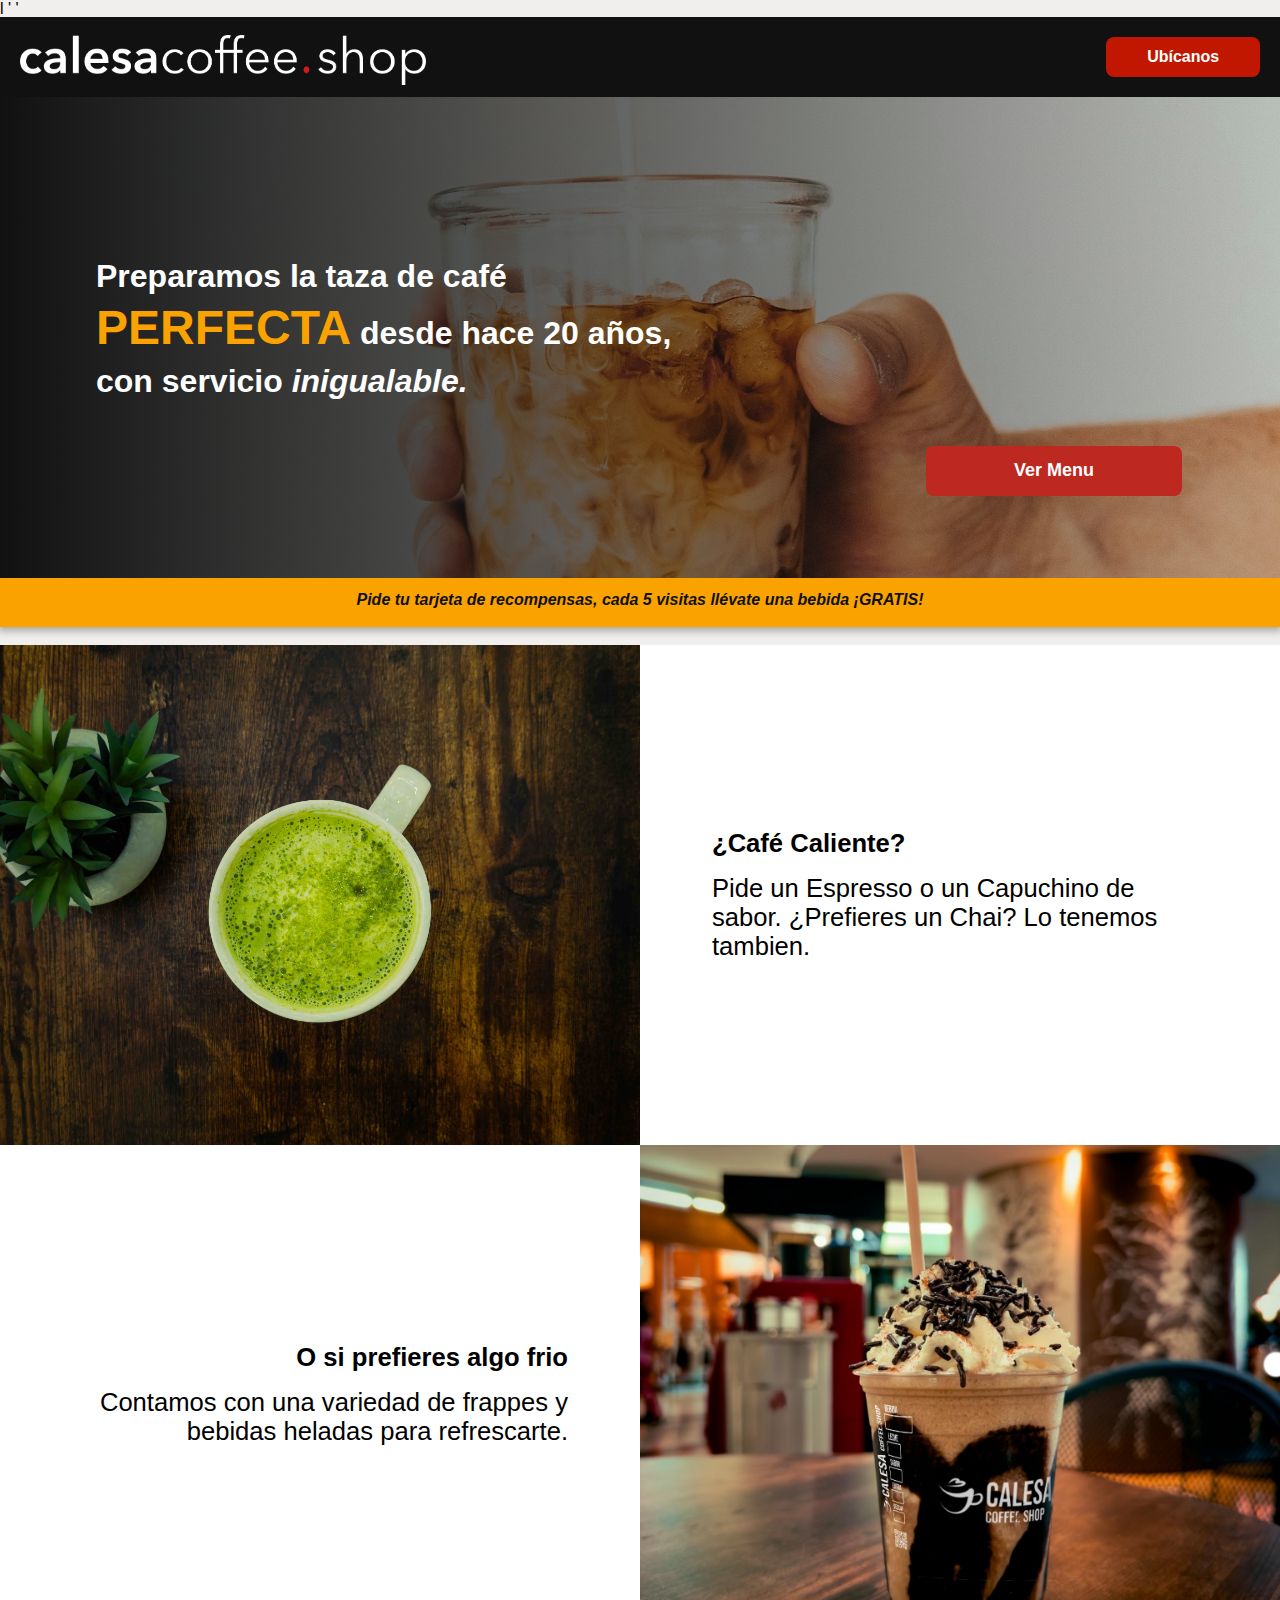
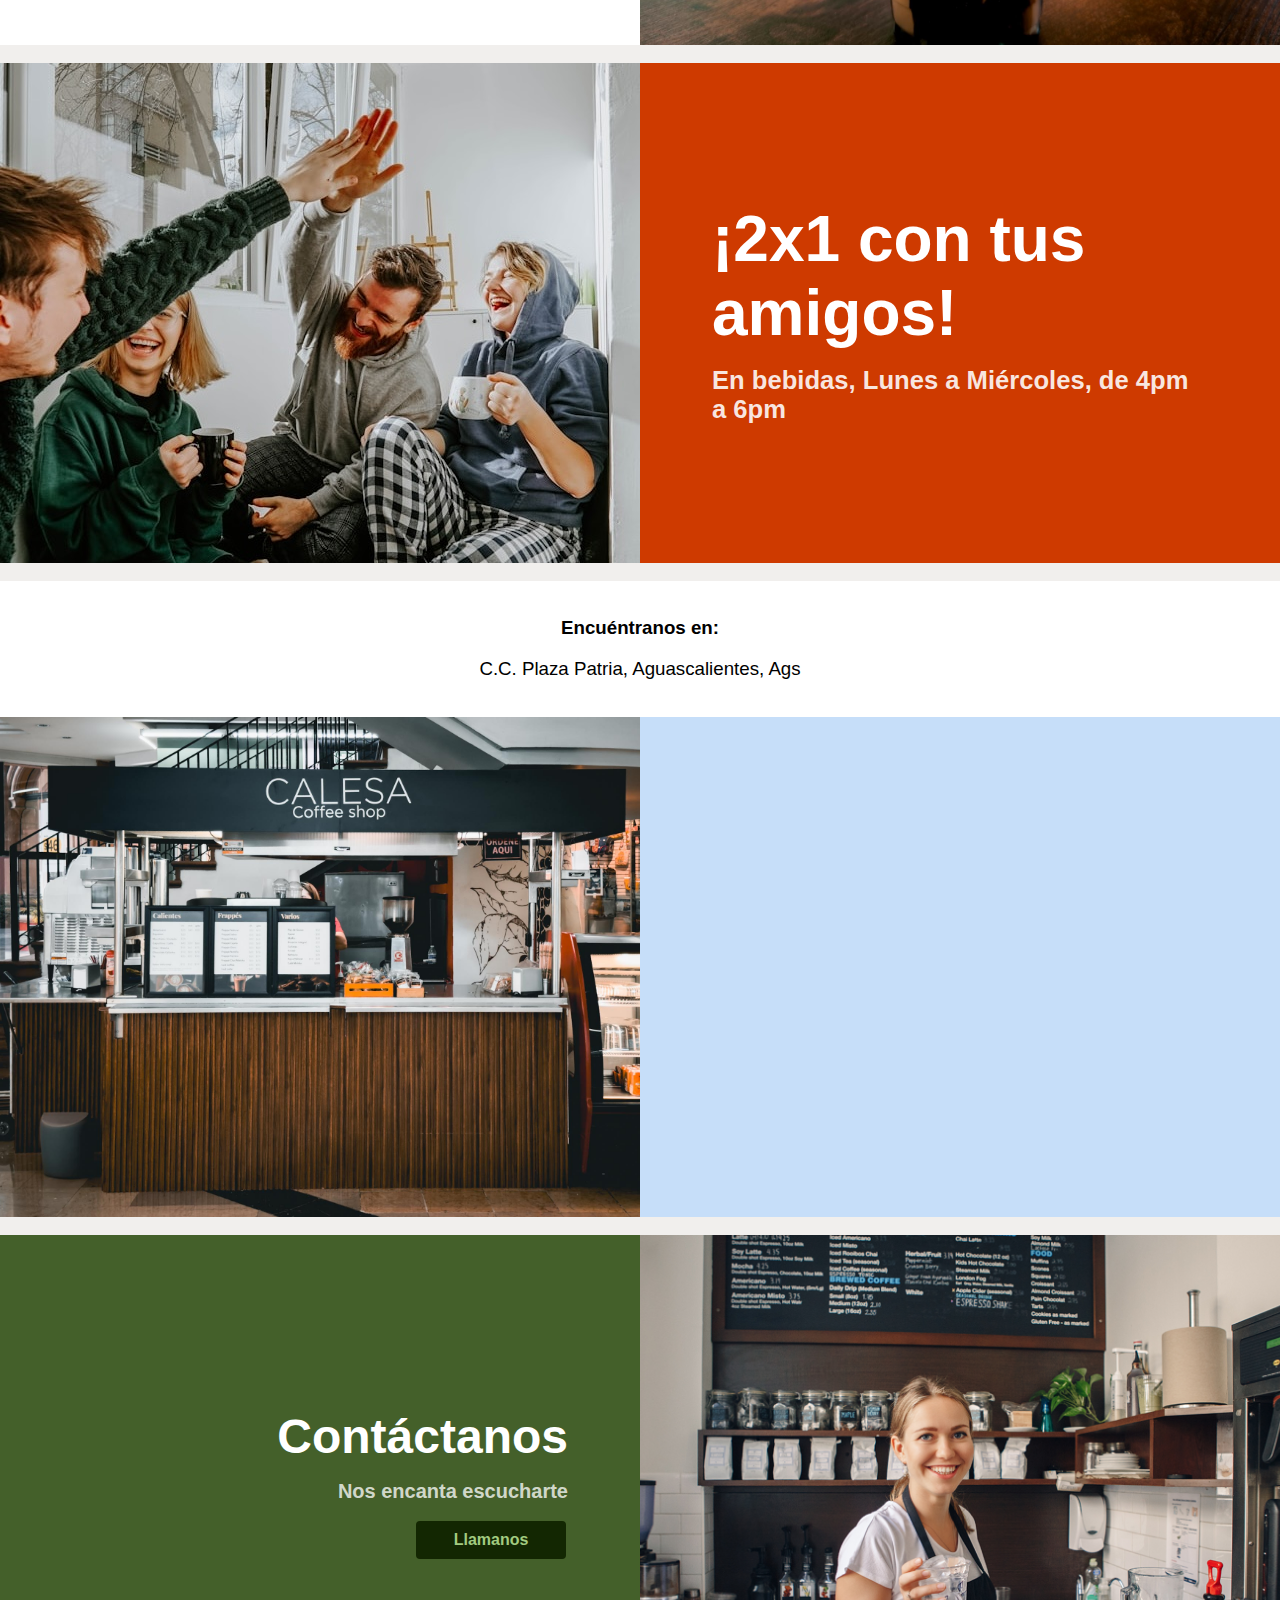
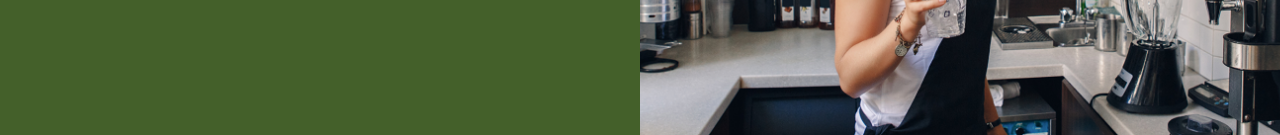
==== index.html @ d0689509 "image" ====
<!DOCTYPE html>
<html lang="en">
<head>
    <meta charset="UTF-8">
    <meta name="viewport" content="width=device-width, initial-scale=1.0">
    <meta name="description" content="Cafe Calesa, la taza de café perfecta en el centro de la ciudad de Aguascalientes. Frappes, bebidas heladas y todo tipo de café, con el mejor servicio.">
    <meta name="keywords" content="Café, Cafe, Cafe Aguascalientes, Cafe calesa, Coffee, Calesa, Aguascalientes, Ags, México, Centro, Coffee shop, Pasteles, Postres, Galletas, Bebidas, Plaza Patria, Mesas, Restaurant, Centro Comercial, cafeteria">
    <link rel="stylesheet" href="main.css">l
    <link rel="stylesheet" href="header.css">
    <link rel="icon" type="image/x-icon" href="favicon.ico">
    <link rel="preconnect" href="https://fonts.googleapis.com">
    <link rel="preconnect" href="https://fonts.gstatic.com" crossorigin>
    <link href="https://fonts.googleapis.com/css2?family=Playfair+Display:ital,wght@0,400..900;1,400..900&display=swap" rel="stylesheet">
    <link href="https://fonts.googleapis.com/css2?family=Big+Shoulders+Inline+Display:wght@100..900&family=Playfair+Display:ital,wght@0,400..900;1,400..900&display=swap" rel="stylesheet">
    <link href="https://fonts.googleapis.com/css2?family=DM+Serif+Display:ital@0;1&display=swap" rel="stylesheet">
    <link href="https://fonts.googleapis.com/css2?family=DM+Serif+Display:ital@0;1&family=Poppins:ital,wght@0,100;0,200;0,300;0,400;0,500;0,600;0,700;0,800;0,900;1,100;1,200;1,300;1,400;1,500;1,600;1,700;1,800;1,900&display=swap" rel="stylesheet">
    <link rel="preconnect" href="https://fonts.googleapis.com">
    <link rel="preconnect" href="https://fonts.gstatic.com" crossorigin>
    <link href="https://fonts.googleapis.com/css2?family=Bebas+Neue&display=swap" rel="stylesheet">
    <link rel="stylesheet" href="carousel.css">
    <script type="module" src="carousel.js"></script>
    <title>Café Calesa - Aguascalientes Centro</title>'
</head>' 
<body>
    <div id="header-banner" style="position: fixed;
    top: 0;
    left: 0;
    z-index: 99;">
        <div class="header-logo-container"  onclick="document.getElementById('top-of-page').scrollIntoView({ block: 'end',  behavior: 'smooth' });"> 
            <img src="calesawhite.png" alt="" class="header-logo">
        </div>

        <div style="width: 100%; text-align: right; padding: 10px;">
            <button class="contact-banner" onclick="document.getElementById('location').scrollIntoView({ block: 'end',  behavior: 'smooth' });">
                <div style="display: flex; width: 100%; align-items: center; align-content: center; text-align: center; justify-content: center;">
                    <img height="25px" style="mix-blend-mode: screen; margin-bottom: 0;" src="https://encrypted-tbn0.gstatic.com/images?q=tbn:ANd9GcR3RmDXaC09vEZI5Z-IwPlckJ4DE-LfTbMw-w&s" alt="">
                    <h4 id="ubicanos-text" style="display: inline; margin: 0px; padding: 0; font-size: clamp(1vw, -0.5rem + 7vw, 1rem); color: white;">Ubícanos</h4>
                </div>
            </button>
        </div>
    </div>

    <div id="top-of-page" style="height: 0px;"></div>
    <div id="header-banner" style="height: 60px;">  
    </div>

    <div id="concept" class="marquee-modal" style="background-color: #0c0c0c">
        <div class="marquee-text" style="width: 100%; display: flex; text-align: left;  background-image:
        linear-gradient(to right, #111111, rgba(0, 0, 0, 0.172)),
        url('coffeehand.jpg'); background-size: cover;">
            <div style="text-align: right; padding-right: 0vw;">
                <h4 style="width: 45vw; margin-right: 0vw; color: rgb(255, 255, 255); font-size: clamp(1.5vw, -1rem + 8.333vw, 2rem); font-weight: 600;  font-family:'Poppins', sans-serif;
                font-optical-sizing: auto;
                font-style: normal;"><span style="background-color: rgba(0, 0, 0, 0);">Preparamos la taza de café</span> <br><span style="background-color: rgba(0, 0, 0, 0); color: rgb(250, 163, 0); font-size: clamp(2vw, -0.1rem + 8.333vw, 3rem); padding-top: -10px; margin-top: -10px;">PERFECTA</span><span style="background-color: rgba(0, 0, 0, 0);"> desde hace 20 años, con servicio <i>inigualable.</i></span>
                </h4>
            </div>
            <div style="width: 40vw; height: 75%; display: flex; justify-content: right; flex-direction: column; text-align: right;">
                <div style="flex:1; width: 100%;"></div>
                <button class="cta" style="width: auto; margin-bottom: 20px; align-self: flex-end; min-width: 20vw; background-color:#bd2921;" onclick="location.href='menus.html'">Ver Menu</button>
            </div>
        </div> 
    </div>

 

    <div id="quote" style="width: 100%; height: auto; text-align: center; padding: 0px; padding-top: 0px; padding-bottom: 4px; display: flex; align-items: center; justify-content: center; box-shadow: 0px 2px 8px 2px rgba(0, 0, 0, 0.3);">
        <div style="width: 90%;">
            <h2 style="font-size: clamp(1vw, -0.8rem + 8.333vw, 1rem); font-style: italic;">Pide tu tarjeta de recompensas, cada 5 visitas llévate una bebida ¡GRATIS!</h2>
        </div>
    </div>

    <br>

    <div id="menu" class="marquee-modal" style="background-color: #ffffff;">

        <div class="marquee-image">
            <img src="Matcha1.jpg" alt="" height="100%" width="100%" style="object-fit: cover; " class="imag">
        </div>
        
        <div class="marquee-text">
     

            <div style="margin: 0; width: 80%;">
                <h4 style="font-size: clamp(2vw, -1rem + 8.333vw, 1rem); color: rgb(0, 0, 0);">¿Café Caliente?</h4>
                <h5 style="font-size: clamp(2vw, -1rem + 8.333vw, 1rem); color: rgb(0, 0, 0);">Pide un Espresso o un Capuchino de sabor. ¿Prefieres un Chai? Lo tenemos tambien.</h5>
            </div>

        </div>
    </div>

    <div class="marquee-modal" style="background-color: rgb(255, 255, 255);">

        
        <div class="marquee-text">
    
            <div style="margin: 0; width: 80%; text-align: right;">
                <h4 style="text-align: right; font-size: clamp(2vw, -1rem + 8.333vw, 1rem); color: black;">O si prefieres algo frio</h4>
                <h5 style="text-align: right; font-size: clamp(2vw, -1rem + 8.333vw, 1rem); color: black;">Contamos con una variedad de frappes y bebidas heladas para refrescarte.</h5>
            </div>

        </div>
        <div class="marquee-image">
            <img src="moka with brand.jpg" alt="" height="100%" width="100%" style="object-fit: cover;" class="imag">
        </div>
    </div>

   
    <br>
    <div id="promos" class="marquee-modal" style="background-color: #ce3a00">

        <div class="marquee-image">
            <img src="friends.jpg" alt="" height="100%" width="100%" style="object-fit: cover;">
        </div>
        <div class="marquee-text" >
    
            <div style="margin: 0; width: 80%; color: white;">
                <h4 style="color: white; font-size: clamp(2vw, -0.7rem + 8.333vw, 4rem);">¡2x1 con tus amigos!</h4>
                <h4 style="color: rgba(255, 255, 255, 0.873); font-size: clamp(2vw, -1rem + 8.333vw, 1rem); font-weight: 600;">En bebidas, Lunes a Miércoles, de 4pm a 6pm</h4>
            </div>
 
        </div>
    </div>
    
    <br>
    <div style="text-align: center; background-color: white;" id="encuentranos">
        <br>
        <h3>Encuéntranos en:</h2>
        <h3 style="font-weight: 300;">C.C. Plaza Patria, Aguascalientes, Ags</h3>
        <br>
    </div>

    <div id="location" class="marquee-modal" style="background-color: rgb(198, 222, 249);">

        <div class="marquee-image">
            <img src="shop4.jpg" alt="" height="100%" width="100%" style="object-fit: cover;">
        </div>
        <div class="marquee-image">
            <div style="max-width:100%;list-style:none; transition: none;overflow:hidden;width:100%;height:100%;"><div id="canvas-for-googlemap" style="height:100%; width:100%;max-width:100%;"><iframe style="height:100%;width:100%;border:0;" frameborder="0" src="https://www.google.com/maps/embed/v1/place?q=Av.+José+María+Chávez+123,+Zona+Centro,+20000+Aguascalientes,+Ags.&key=AIzaSyBFw0Qbyq9zTFTd-tUY6dZWTgaQzuU17R8"></iframe></div><a class="embed-ded-maphtml" href="https://www.bootstrapskins.com/themes" id="enable-map-info">premium bootstrap themes</a><style>#canvas-for-googlemap img{max-width:none!important;background:none!important;font-size: inherit;font-weight:inherit;}</style></div>
        </div>

        
    </div>
<br>
    <div id="contact" class="marquee-modal" style="background-color: #44602a;">

        

        <div class="marquee-text" >
    
            <div style="margin: 0; width: 80%; text-align: right; ">
                <h4 style="text-align: right; font-size: clamp(1vw, -0.7rem + 8.333vw, 3rem); color: white;">Contáctanos</h4>
                <h4 style="text-align: right; color: rgba(255, 255, 255, 0.771);">Nos encanta escucharte</h4>
                <button id="contact-us" onclick="location.href = 'tel:+524496061487';">Llamanos 
                </button>
            </div>

        </div>
        <div class="marquee-image">
            <img src="barista.png" alt="" height="100%" width="100%" style="object-fit: cover;" >
        </div>
    </div>
    <script>
        document.getElementById('contact').scrollIntoView();
        document.getElementById('top-of-page').scrollIntoView({ block: 'end',  behavior: 'smooth' });    
    </script>
    
</body>
</html>
---- main.css ----
html{
    width: 100vw;
    height: 100%;
    background-color: #111111;
    padding: 0;
    margin: 0;
}
body{
    padding: 0;
    margin: 0;
    background-color: rgb(241, 239, 237);
}

*{
    font-family: Helvetica;
}

@media (max-width: 800px) {
    #ubicanos-text{
        visibility: hidden;
        width: 0px;
    }
}

@media (min-width: 800px) {
    #ubicanos-text{
        visibility: visible;
        padding-left: 20px ;
        width: auto;
    }
}

.marquee-modal{
    display: flex;
    flex-wrap: wrap;
    flex-direction: row;
    height: auto;
    padding: 0px;
    margin: 0px;
}

.marquee-image{
    width: 50%;
    height: 60vw;
    max-height: 500px;
    margin: 0;
    text-align: center;
    display: flex;
    align-items: center;
    justify-self: center;
}

.marquee-text{
    width: 50%;
    height: 60vw;
    max-height: 500px;
    margin: 0;
    align-items: center;
    justify-content: center;
    text-align: center;
    display: flex;
    align-items: center;
    justify-content: center;
    
}

h4{
    width: auto;
    color: black;
    font-size: 20px;
    font-weight: 600;
    font-family: Helvetica;
    margin: 0px;
    padding: 8px;
    text-align: left;
}


h5{
    width: auto;
    color: black;
    font-size: 16px;
    font-weight: 100;
    font-family: Helvetica;
    margin: 0px;
    padding: 8px;
    text-align: left;
}

h6{
    width: auto;
    color: black;
    font-size: 16px;
    font-weight: bold;
    font-family: Helvetica;
    margin: 0px;
    padding: 8px;
    text-align: left;
}
h7{
    width: auto;
    font-size: 10px;
    font-weight: 100;
    font-family: Helvetica;
    margin: 0px;
    padding: 0px;
    text-align: left;
}
#quote{
    color: rgb(17, 17, 17);    
    background-color: rgb(250, 163, 0);
    width: 100%;
}

#contact-us{
    background-color: #132702;
    color: rgb(162, 203, 128);
    width: 150px;
    font-size: 16px;
    font-weight: 600;
    margin: 10px;
    border-radius: 4px;
    border: 0px;
    padding: 20px;
    padding-top: 10px;
    padding-bottom: 10px;
}

.contact-banner{
    width: 12vw;
    height: 40px;
    background-color: #c11700;
    color: #FCDEBD;
    font-size: 18px;
    font-weight: bold;
    margin: 10px;
    border-radius: 8px;
    border: 0px;
    padding: 0px;
    padding-bottom: 0px;
}

.cta{
    background-color: #c11700;
    width: 40%;
    max-width: 300px;
    height: 50px;
    color: white;
    font-size: 18px;
    font-weight: 800;
    margin: 10px;
    border-radius: 8px;
    border: 0px;
    padding: 20px;
    padding-top: 10px;
    padding-bottom: 10px;
}

h7{
    font-size: 12px;
}

ul{
    width: 100%;
    padding: 10px;
    margin: 0;
}
li{
    padding: 0;
    margin: 0;
    margin-top: 5px;
    list-style: none;
    text-align: left;
}
.product-name{
    width: 75%;
    font-size: 14px;
    font-weight: bold;
}

.product-price{
    width: 25%;
    text-align: left;
    font-size: 14px;
    font-weight: lighter;
}
button:hover{
    transition: 0.2s;
    transform: scale(1.08);
}

.imag{
    transition: 0.2s ease-in-out;
    border-radius: 0px;
   
}
.imag:hover{
    filter: brightness(1.1);    
    transform: scale(1);
    border-radius: 20px;
}
---- header.css ----
#header-banner{
    background-color: #111111;
    width: 100%;
    height: 80px;
    padding: 0px;
    padding-right: 0px;
    margin: 0;
    display: flex;
    align-items: center;
}

.header-logo{
    margin: 10px;

    margin-top: 20px;
    margin-left: 20px;
    height: 8vw;
    max-height: 50px;
}

.header-logo-container{
    width: 40%;
}

.header-navlink-container{
    width: 10%;
    height: 60px;
    margin: 10px;
    color: black;
}

h5.header-navlink{
    color: #FCDEBD;
    font-size: 18px;
    font-weight: 500;
    font-family: Helvetica;
    margin: 0px;
    padding-top: 20px;
    text-align: center;
    transition: 0.2s;
}

h5.header-navlink:hover{
    font-weight: 600;
    box-shadow: 0px 3px 0px 0px orange
}
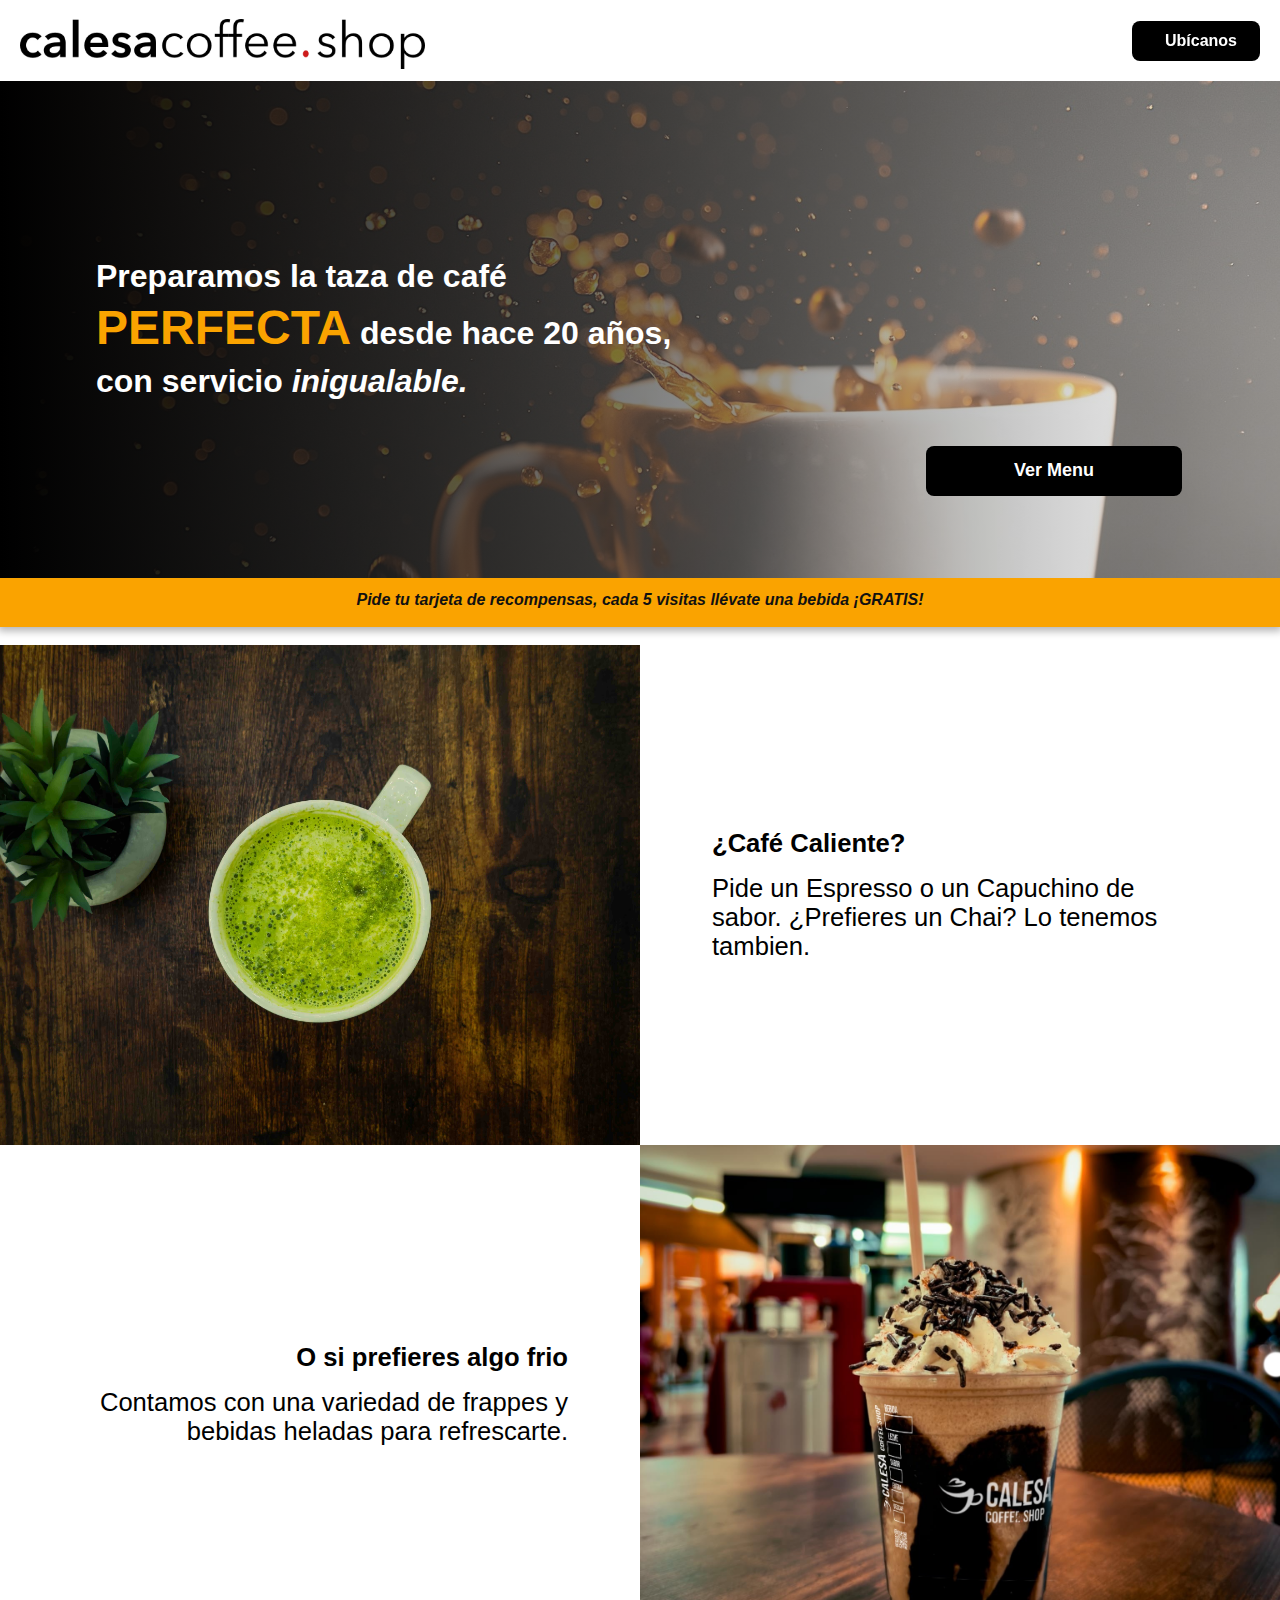
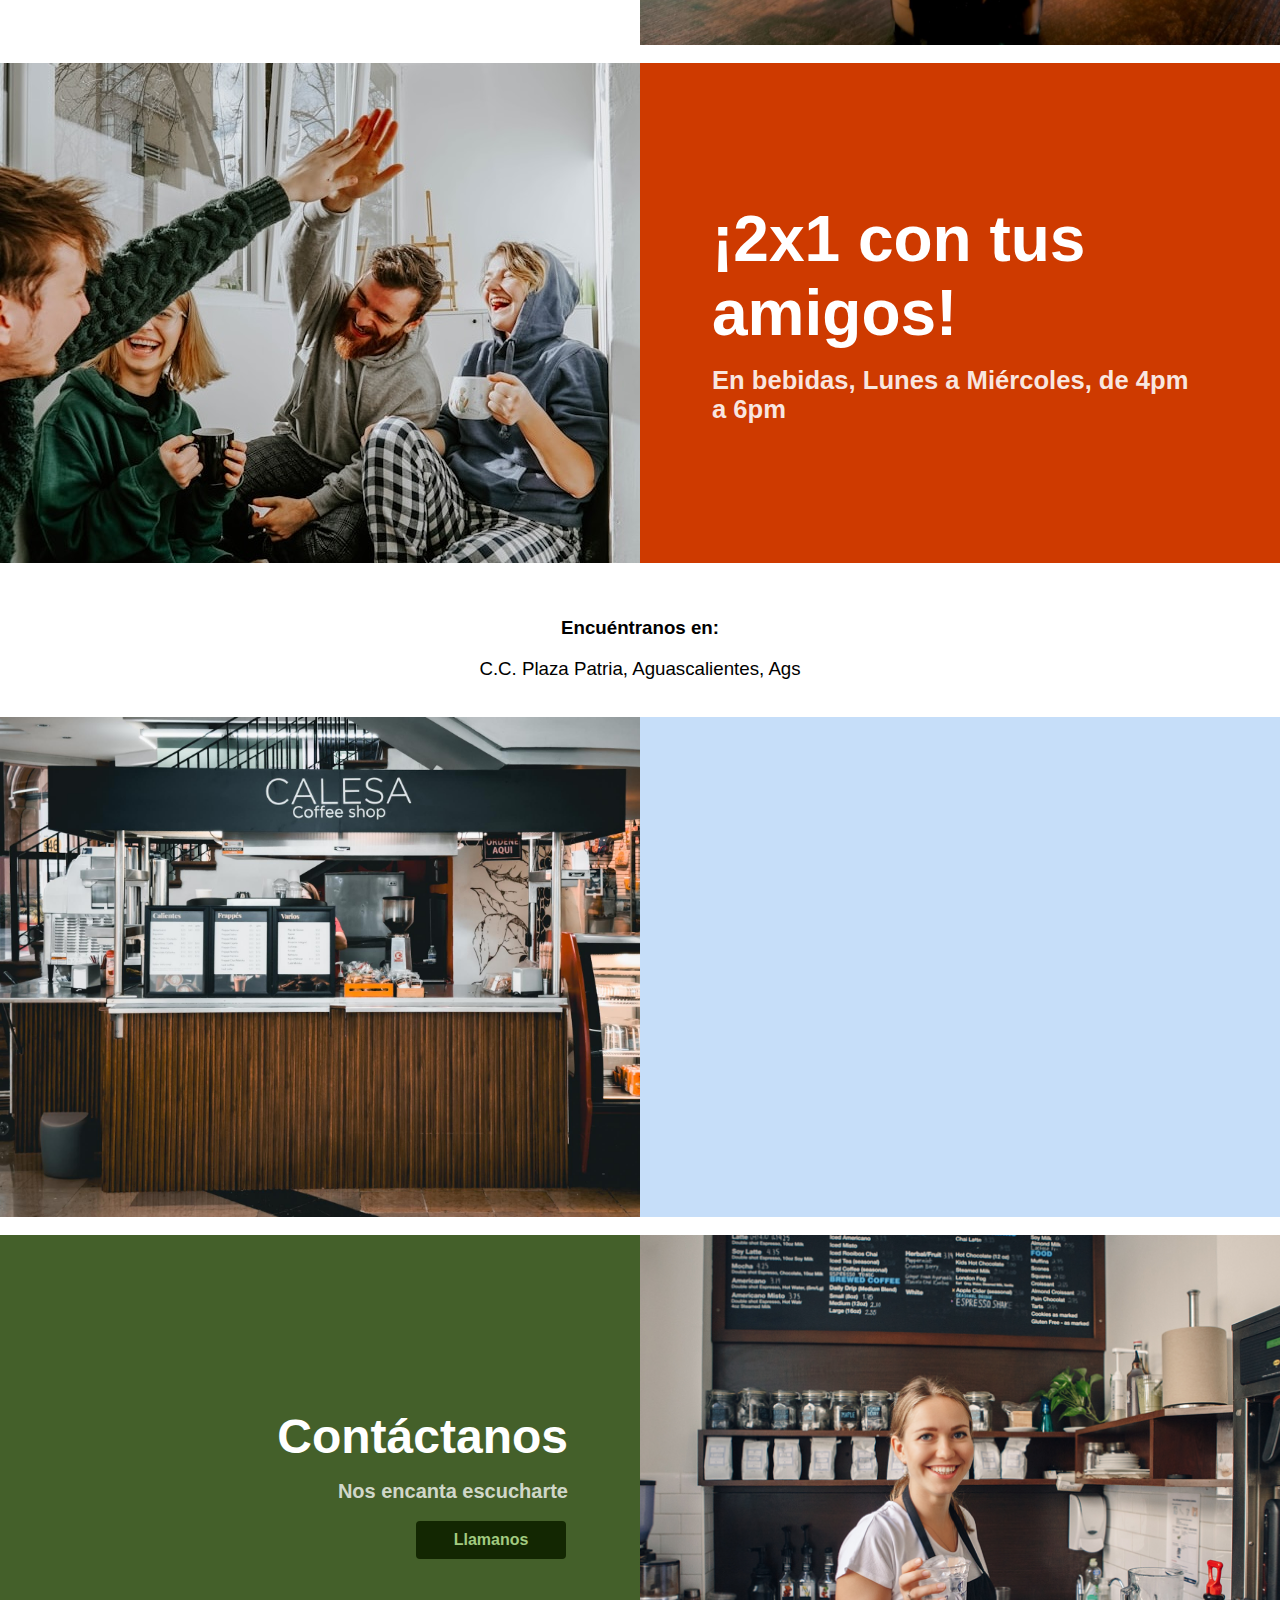
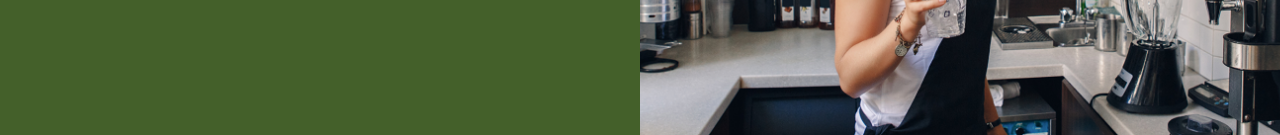
==== commit b4454570: "white mode" ====
--- a/index.html
+++ b/index.html
@@ -1,11 +1,13 @@
 <!DOCTYPE html>
-<html lang="en">
+<html lang="en" style="background-color: white;">
 <head>
     <meta charset="UTF-8">
     <meta name="viewport" content="width=device-width, initial-scale=1.0">
     <meta name="description" content="Cafe Calesa, la taza de café perfecta en el centro de la ciudad de Aguascalientes. Frappes, bebidas heladas y todo tipo de café, con el mejor servicio.">
     <meta name="keywords" content="Café, Cafe, Cafe Aguascalientes, Cafe calesa, Coffee, Calesa, Aguascalientes, Ags, México, Centro, Coffee shop, Pasteles, Postres, Galletas, Bebidas, Plaza Patria, Mesas, Restaurant, Centro Comercial, cafeteria">
-    <link rel="stylesheet" href="main.css">l
+    <link rel="stylesheet" href="main.css">
+
+    <script type="module" src="header.js"></script>
     <link rel="stylesheet" href="header.css">
     <link rel="icon" type="image/x-icon" href="favicon.ico">
     <link rel="preconnect" href="https://fonts.googleapis.com">
@@ -21,19 +23,18 @@
     <script type="module" src="carousel.js"></script>
     <title>Café Calesa - Aguascalientes Centro</title>'
 </head>' 
-<body>
+<body style="background-color: white;">
     <div id="header-banner" style="position: fixed;
     top: 0;
     left: 0;
     z-index: 99;">
-        <div class="header-logo-container"  onclick="document.getElementById('top-of-page').scrollIntoView({ block: 'end',  behavior: 'smooth' });"> 
-            <img src="calesawhite.png" alt="" class="header-logo">
+        <div id="logo-cont" class="header-logo-container"  onclick="document.getElementById('top-of-page').scrollIntoView({ block: 'end',  behavior: 'smooth' });"> 
         </div>
 
         <div style="width: 100%; text-align: right; padding: 10px;">
             <button class="contact-banner" onclick="document.getElementById('location').scrollIntoView({ block: 'end',  behavior: 'smooth' });">
                 <div style="display: flex; width: 100%; align-items: center; align-content: center; text-align: center; justify-content: center;">
-                    <img height="25px" style="mix-blend-mode: screen; margin-bottom: 0;" src="https://encrypted-tbn0.gstatic.com/images?q=tbn:ANd9GcR3RmDXaC09vEZI5Z-IwPlckJ4DE-LfTbMw-w&s" alt="">
+                    <img id="loc-icon" style="mix-blend-mode: screen; margin-bottom: 0;" src="https://encrypted-tbn0.gstatic.com/images?q=tbn:ANd9GcR3RmDXaC09vEZI5Z-IwPlckJ4DE-LfTbMw-w&s" alt="">
                     <h4 id="ubicanos-text" style="display: inline; margin: 0px; padding: 0; font-size: clamp(1vw, -0.5rem + 7vw, 1rem); color: white;">Ubícanos</h4>
                 </div>
             </button>
@@ -46,8 +47,8 @@
 
     <div id="concept" class="marquee-modal" style="background-color: #0c0c0c">
         <div class="marquee-text" style="width: 100%; display: flex; text-align: left;  background-image:
-        linear-gradient(to right, #111111, rgba(0, 0, 0, 0.172)),
-        url('coffeehand.jpg'); background-size: cover;">
+        linear-gradient(to right, #000000, rgba(255, 255, 255, 0.372)),
+        url('splash.jpg'); background-size: cover;">
             <div style="text-align: right; padding-right: 0vw;">
                 <h4 style="width: 45vw; margin-right: 0vw; color: rgb(255, 255, 255); font-size: clamp(1.5vw, -1rem + 8.333vw, 2rem); font-weight: 600;  font-family:'Poppins', sans-serif;
                 font-optical-sizing: auto;
@@ -56,7 +57,7 @@
             </div>
             <div style="width: 40vw; height: 75%; display: flex; justify-content: right; flex-direction: column; text-align: right;">
                 <div style="flex:1; width: 100%;"></div>
-                <button class="cta" style="width: auto; margin-bottom: 20px; align-self: flex-end; min-width: 20vw; background-color:#bd2921;" onclick="location.href='menus.html'">Ver Menu</button>
+                <button class="cta" style="width: auto; margin-bottom: 20px; align-self: flex-end; min-width: 20vw; background-color:#000000;" onclick="location.href='menus.html'">Ver Menu</button>
             </div>
         </div> 
     </div>
--- a/main.css
+++ b/main.css
@@ -15,11 +15,16 @@
     font-family: Helvetica;
 }
 
+
+
 @media (max-width: 800px) {
     #ubicanos-text{
         visibility: hidden;
         width: 0px;
     }
+
+
+
 }
 
 @media (min-width: 800px) {
@@ -126,22 +131,14 @@
     padding-bottom: 10px;
 }
 
-.contact-banner{
-    width: 12vw;
-    height: 40px;
-    background-color: #c11700;
-    color: #FCDEBD;
-    font-size: 18px;
-    font-weight: bold;
-    margin: 10px;
-    border-radius: 8px;
-    border: 0px;
-    padding: 0px;
-    padding-bottom: 0px;
+
+
+@media screen {
+    
 }
 
 .cta{
-    background-color: #c11700;
+    background-color: #e6e6e6;
     width: 40%;
     max-width: 300px;
     height: 50px;
@@ -197,5 +194,4 @@
 .imag:hover{
     filter: brightness(1.1);    
     transform: scale(1);
-    border-radius: 20px;
 }--- a/header.css
+++ b/header.css
@@ -1,5 +1,5 @@
 #header-banner{
-    background-color: #111111;
+    background-color: #ffffff;
     width: 100%;
     height: 80px;
     padding: 0px;
@@ -9,13 +9,43 @@
     align-items: center;
 }
 
+#loc-icon{
+    height: 18px;
+    padding: 0px;
+    padding-right: 10px;
+}
+
+.contact-banner{
+    width: 10vw;
+    height: 40px;
+    background-color: #000000;
+    color: #FCDEBD;
+    font-size: 18px;
+    font-weight: bold;
+    margin: 10px;
+    border-radius: 8px;
+    border: 0px;
+    padding: 0px;
+    padding-bottom: 0px;
+}
+
+@media (max-width: 800px) {
+    #loc-icon{
+        height: 20px;
+        padding: 0;
+    }
+    .contact-banner{
+        border-radius: 20px;
+    }
+}
+
 .header-logo{
     margin: 10px;
-
     margin-top: 20px;
     margin-left: 20px;
     height: 8vw;
     max-height: 50px;
+    mix-blend-mode: darken;
 }
 
 .header-logo-container{
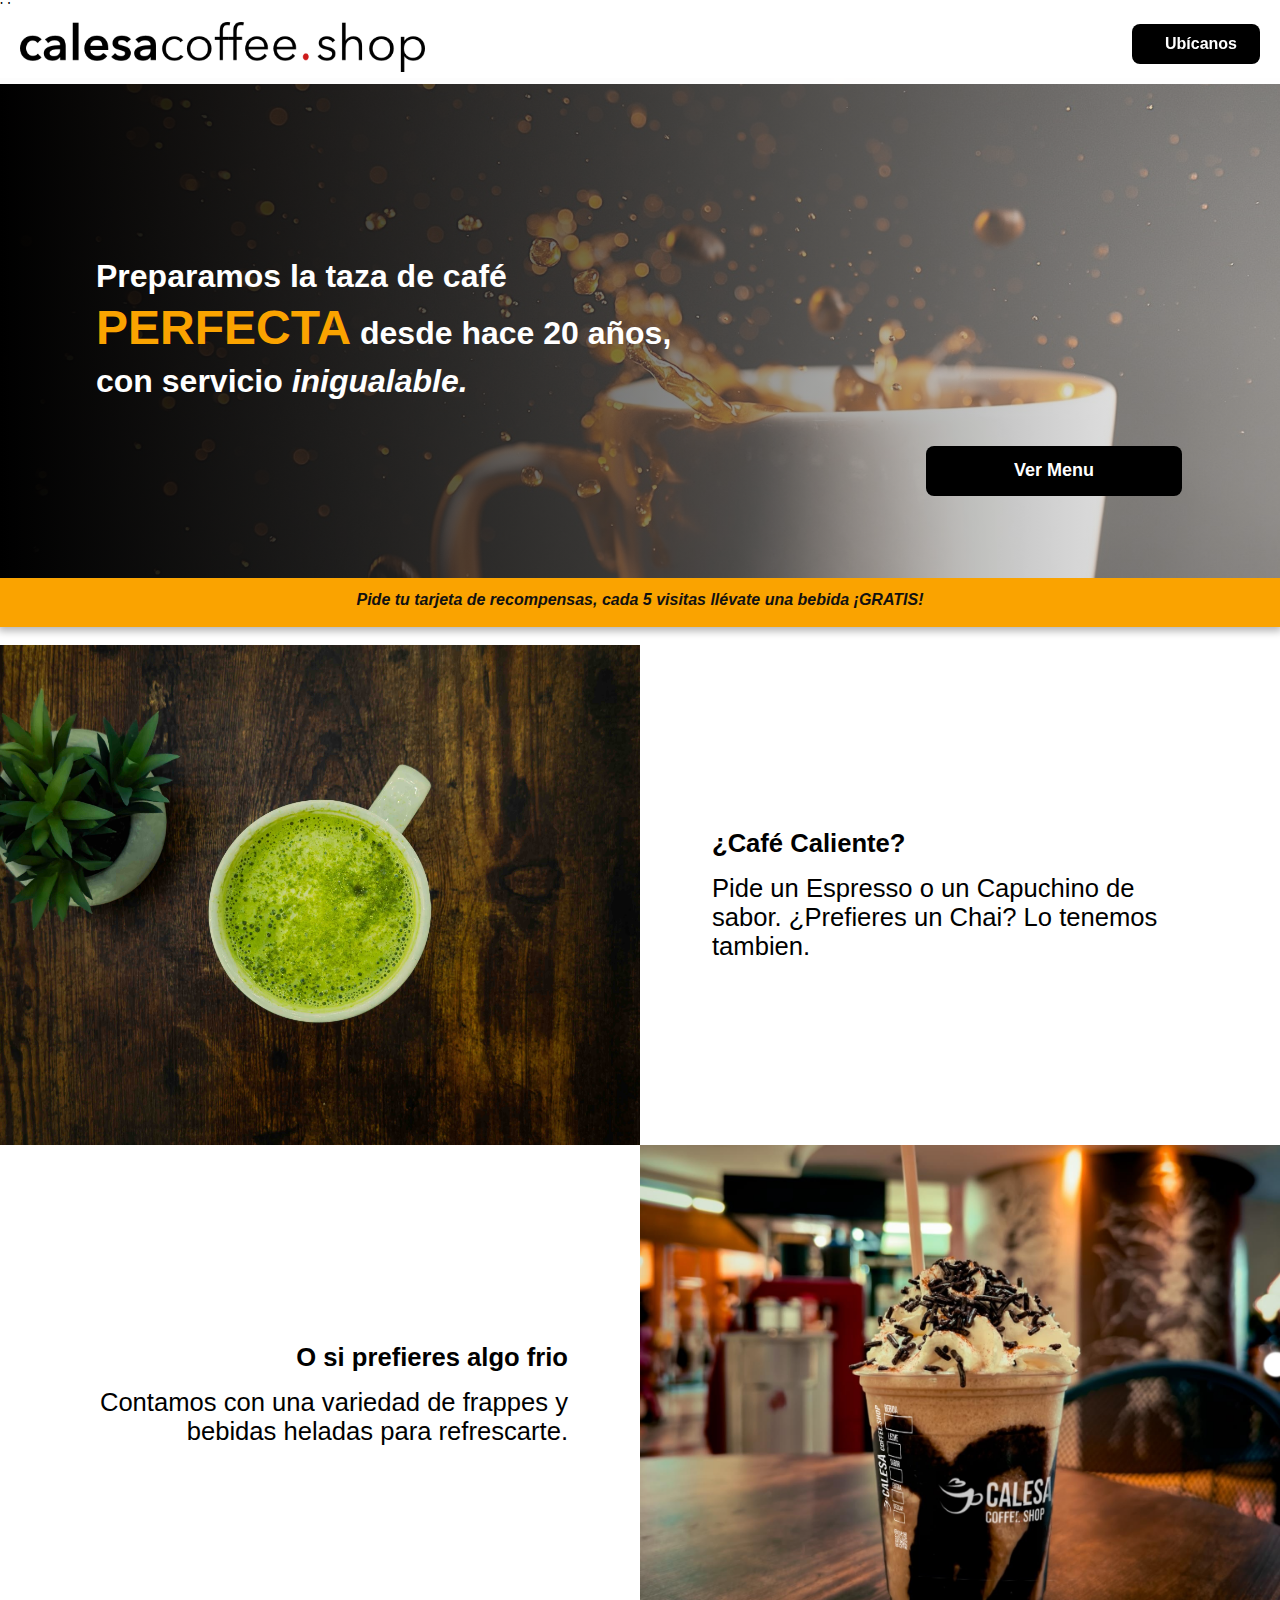
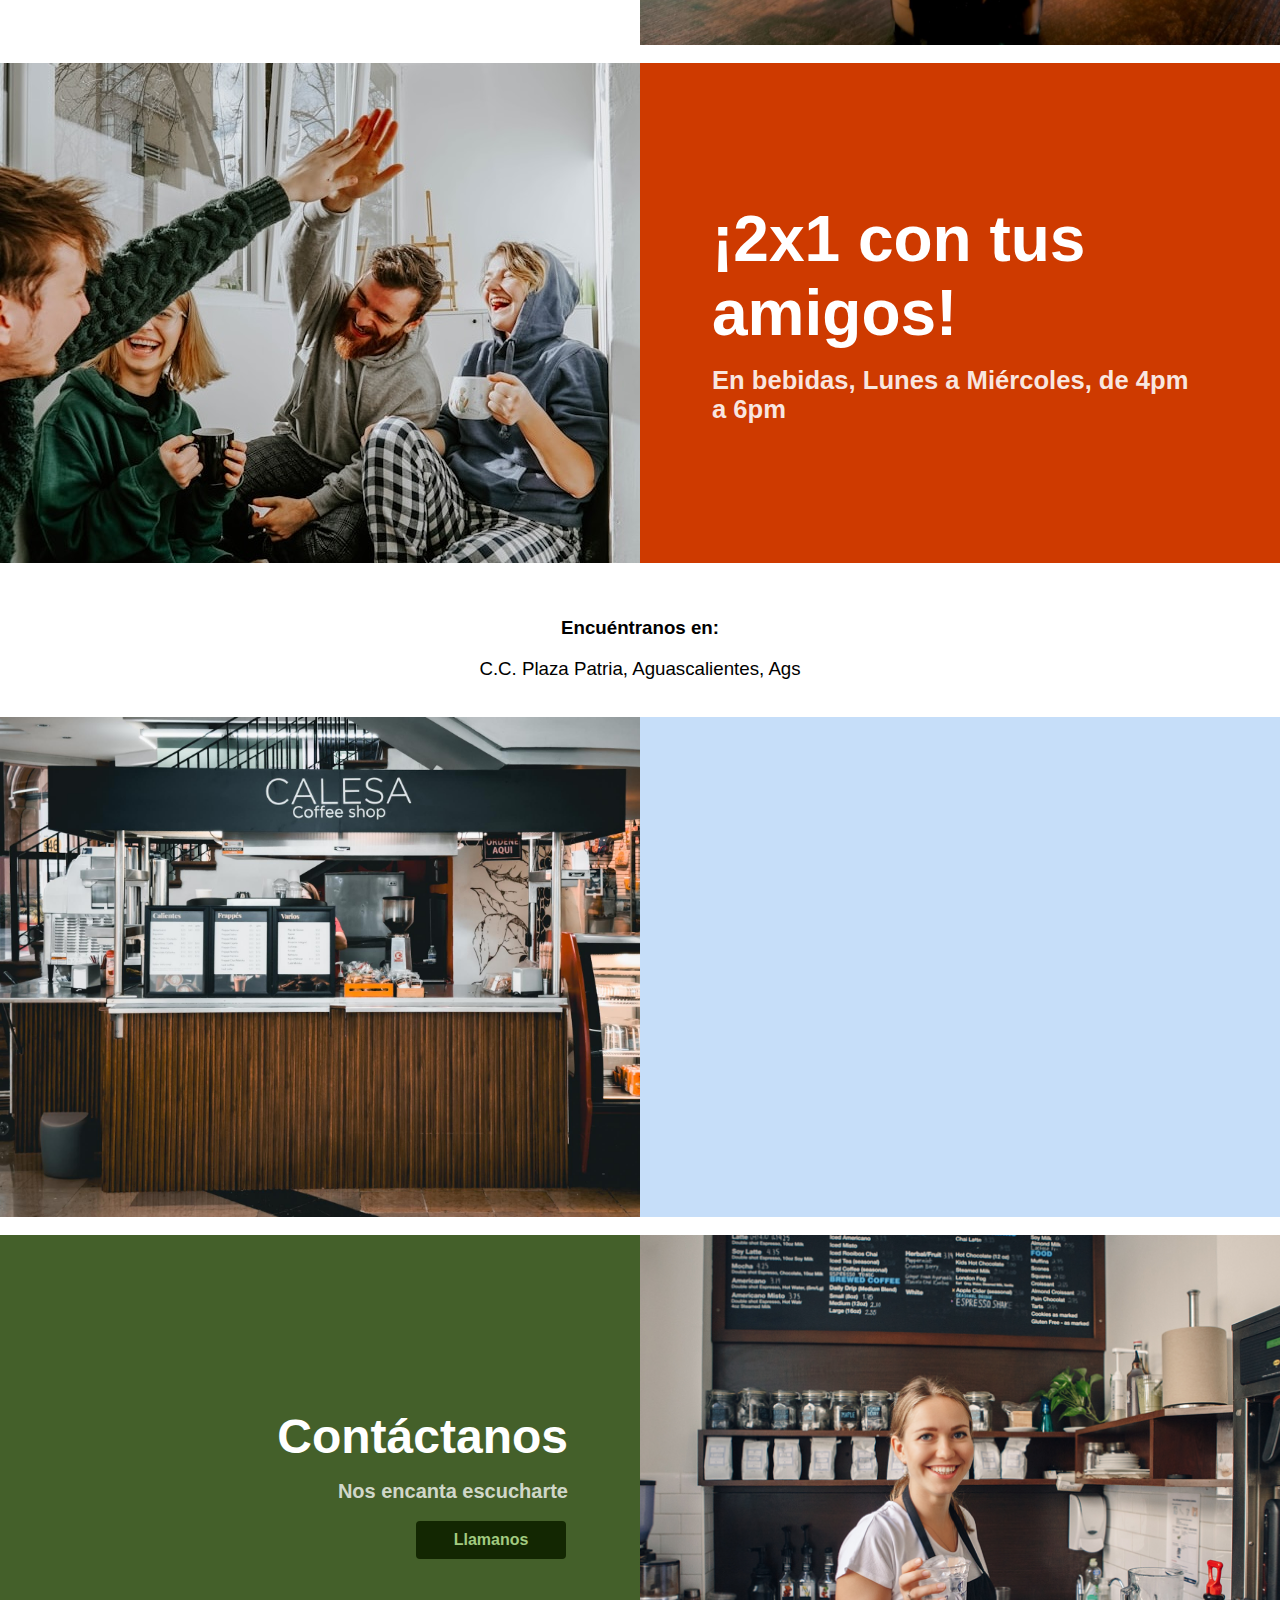
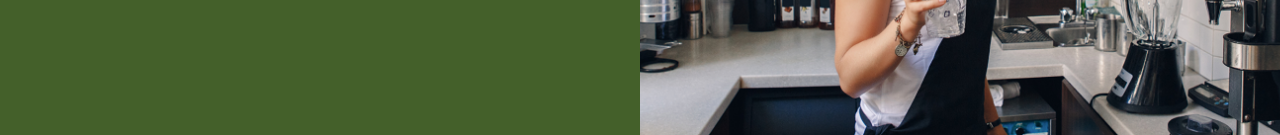
==== commit 5a5f2ef9: "transparent header" ====
--- a/index.html
+++ b/index.html
@@ -42,7 +42,7 @@
     </div>
 
     <div id="top-of-page" style="height: 0px;"></div>
-    <div id="header-banner" style="height: 60px;">  
+    <div id="header-banner" style="height: 60px; background-color: transparent;">  
     </div>
 
     <div id="concept" class="marquee-modal" style="background-color: #0c0c0c">
--- a/header.css
+++ b/header.css
@@ -45,7 +45,7 @@
     margin-left: 20px;
     height: 8vw;
     max-height: 50px;
-    mix-blend-mode: darken;
+    mix-blend-mode: multiply;
 }
 
 .header-logo-container{
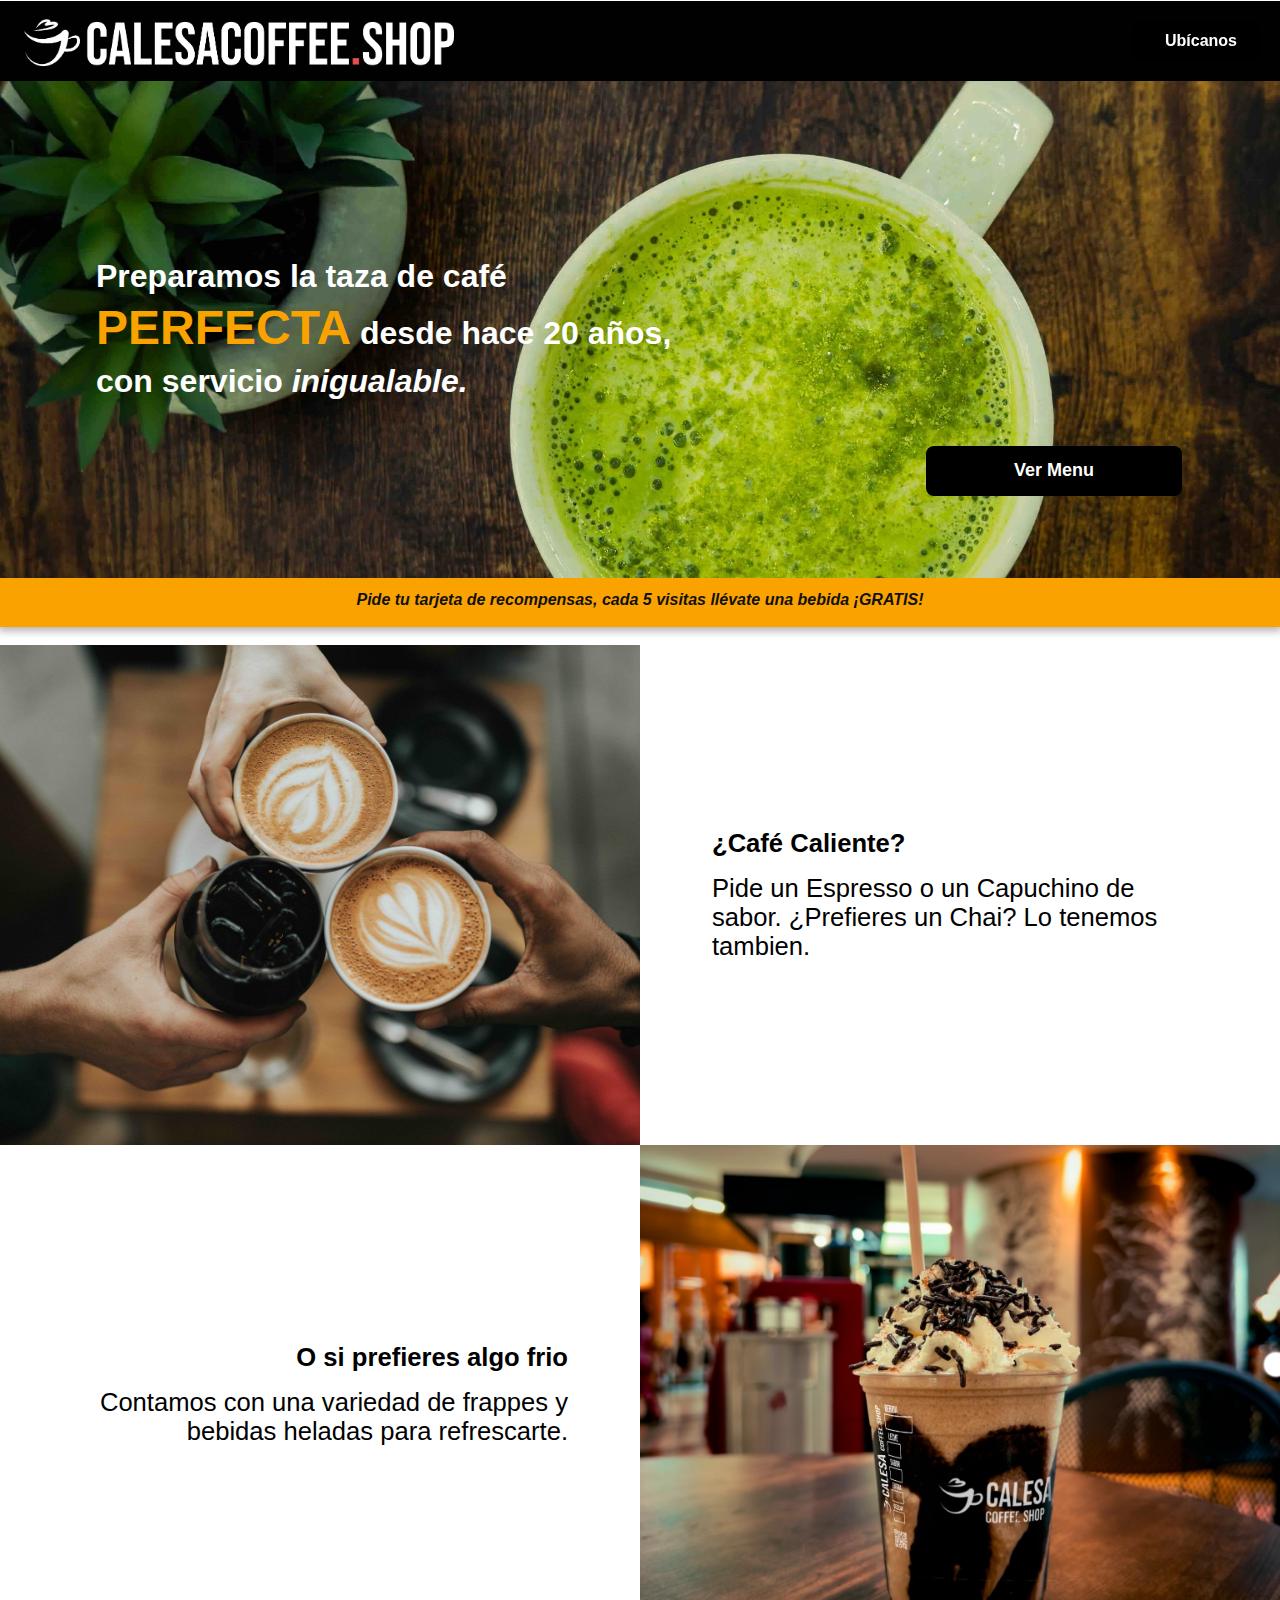
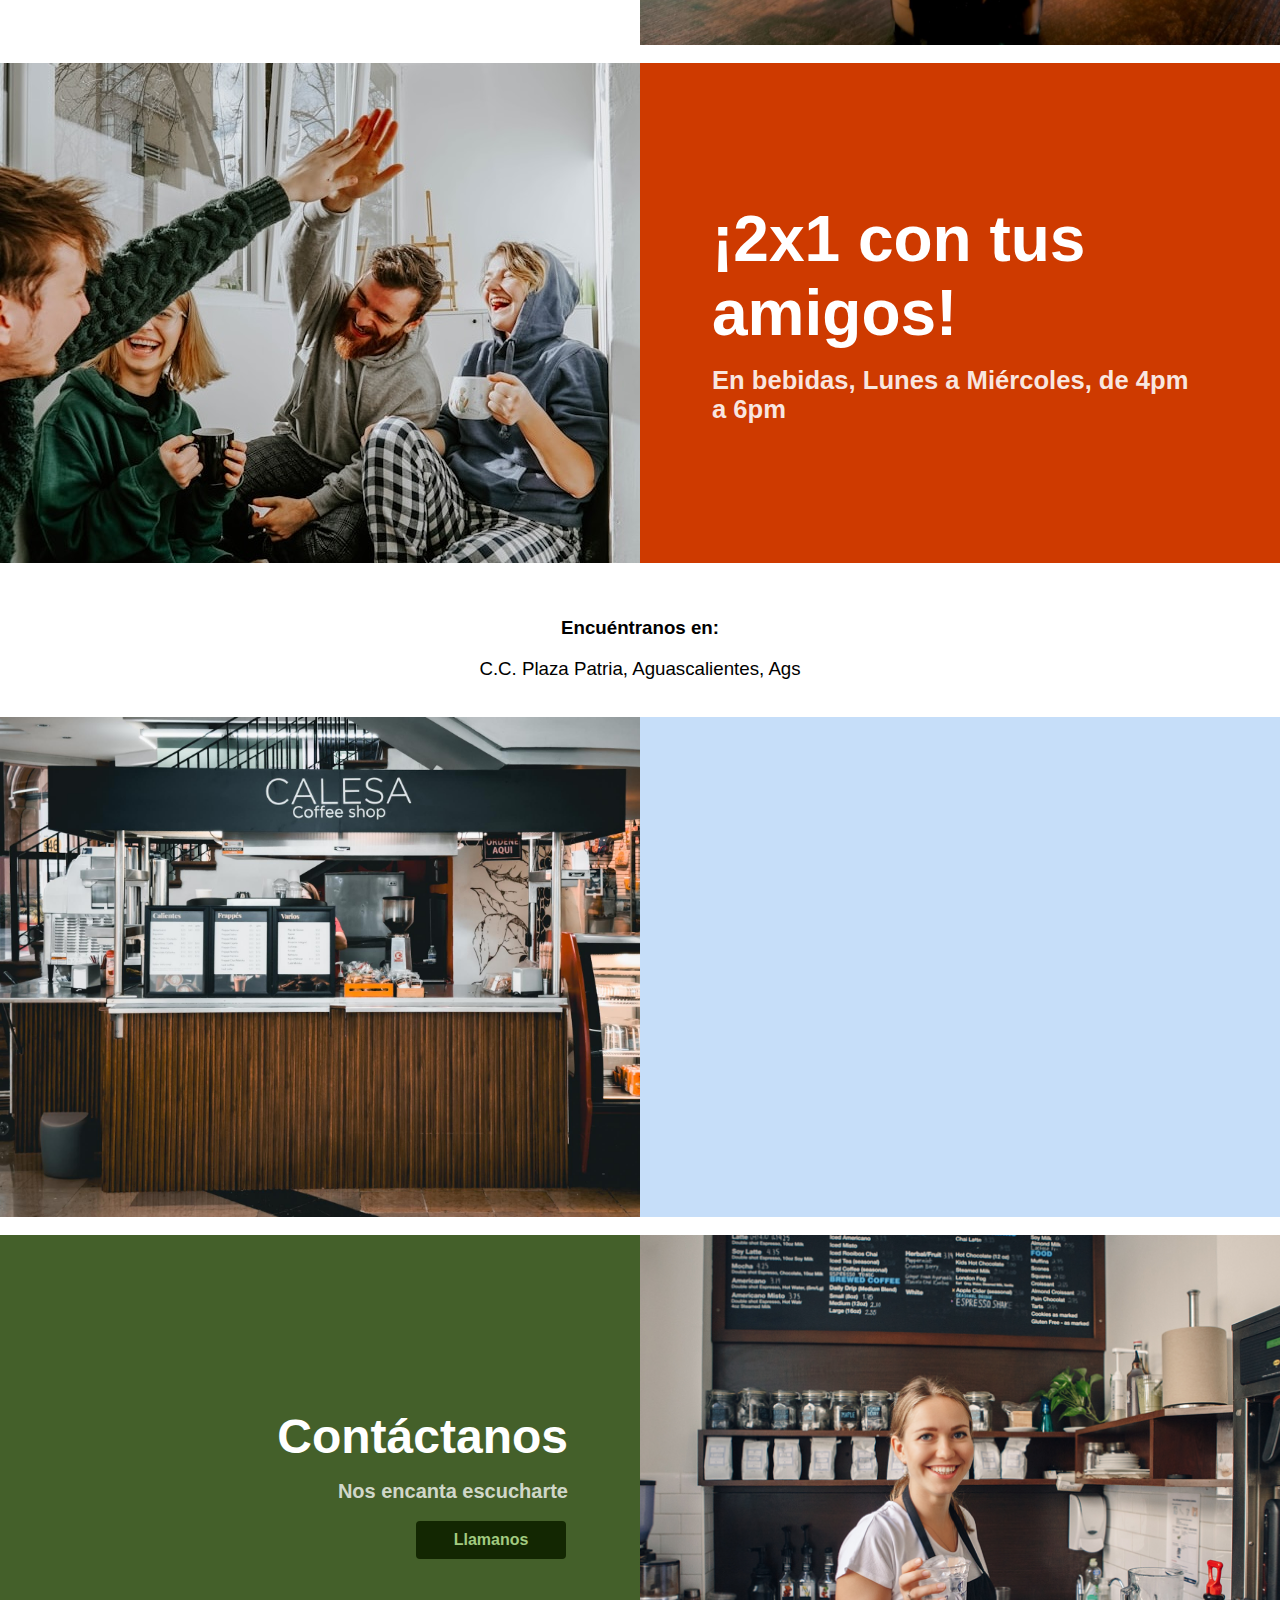
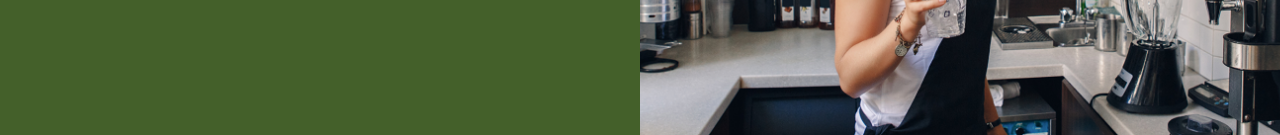
==== commit 86ad367d: "style" ====
--- a/index.html
+++ b/index.html
@@ -47,8 +47,8 @@
 
     <div id="concept" class="marquee-modal" style="background-color: #0c0c0c">
         <div class="marquee-text" style="width: 100%; display: flex; text-align: left;  background-image:
-        linear-gradient(to right, #000000, rgba(255, 255, 255, 0.372)),
-        url('splash.jpg'); background-size: cover;">
+        linear-gradient(to right, #00000000, rgba(0, 0, 0, 0.0)),
+        url('Matcha2.jpg'); background-size: cover;">
             <div style="text-align: right; padding-right: 0vw;">
                 <h4 style="width: 45vw; margin-right: 0vw; color: rgb(255, 255, 255); font-size: clamp(1.5vw, -1rem + 8.333vw, 2rem); font-weight: 600;  font-family:'Poppins', sans-serif;
                 font-optical-sizing: auto;
@@ -75,7 +75,7 @@
     <div id="menu" class="marquee-modal" style="background-color: #ffffff;">
 
         <div class="marquee-image">
-            <img src="Matcha1.jpg" alt="" height="100%" width="100%" style="object-fit: cover; " class="imag">
+            <img src="3CUPSlow.jpg" alt="" height="100%" width="100%" style="object-fit: cover; " class="imag">
         </div>
         
         <div class="marquee-text">
--- a/main.css
+++ b/main.css
@@ -1,14 +1,14 @@
 html{
     width: 100vw;
     height: 100%;
-    background-color: #111111;
+    background-color: #000000;
     padding: 0;
     margin: 0;
 }
 body{
     padding: 0;
     margin: 0;
-    background-color: rgb(241, 239, 237);
+    background-color: rgb(0, 0, 0);
 }
 
 *{
--- a/header.css
+++ b/header.css
@@ -1,5 +1,5 @@
 #header-banner{
-    background-color: #ffffff;
+    background-color: #000000;
     width: 100%;
     height: 80px;
     padding: 0px;
@@ -45,7 +45,6 @@
     margin-left: 20px;
     height: 8vw;
     max-height: 50px;
-    mix-blend-mode: multiply;
 }
 
 .header-logo-container{
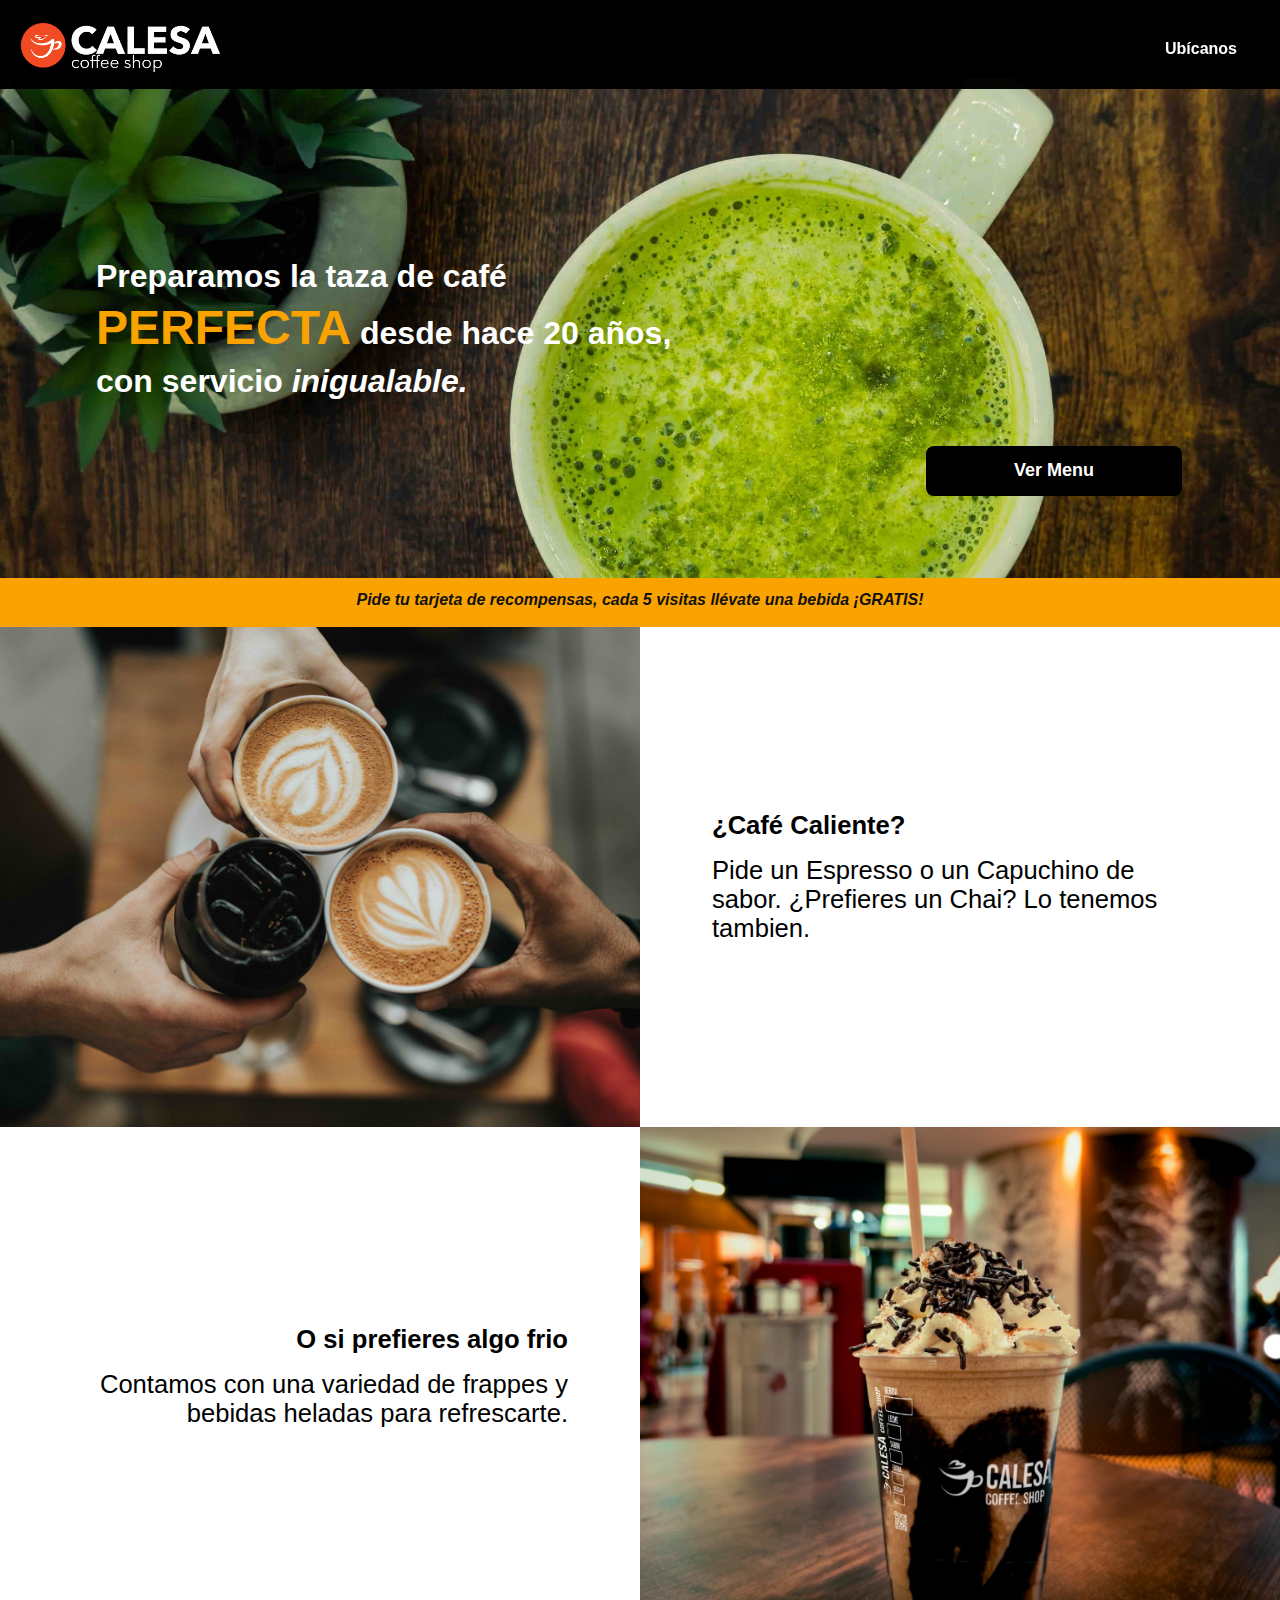
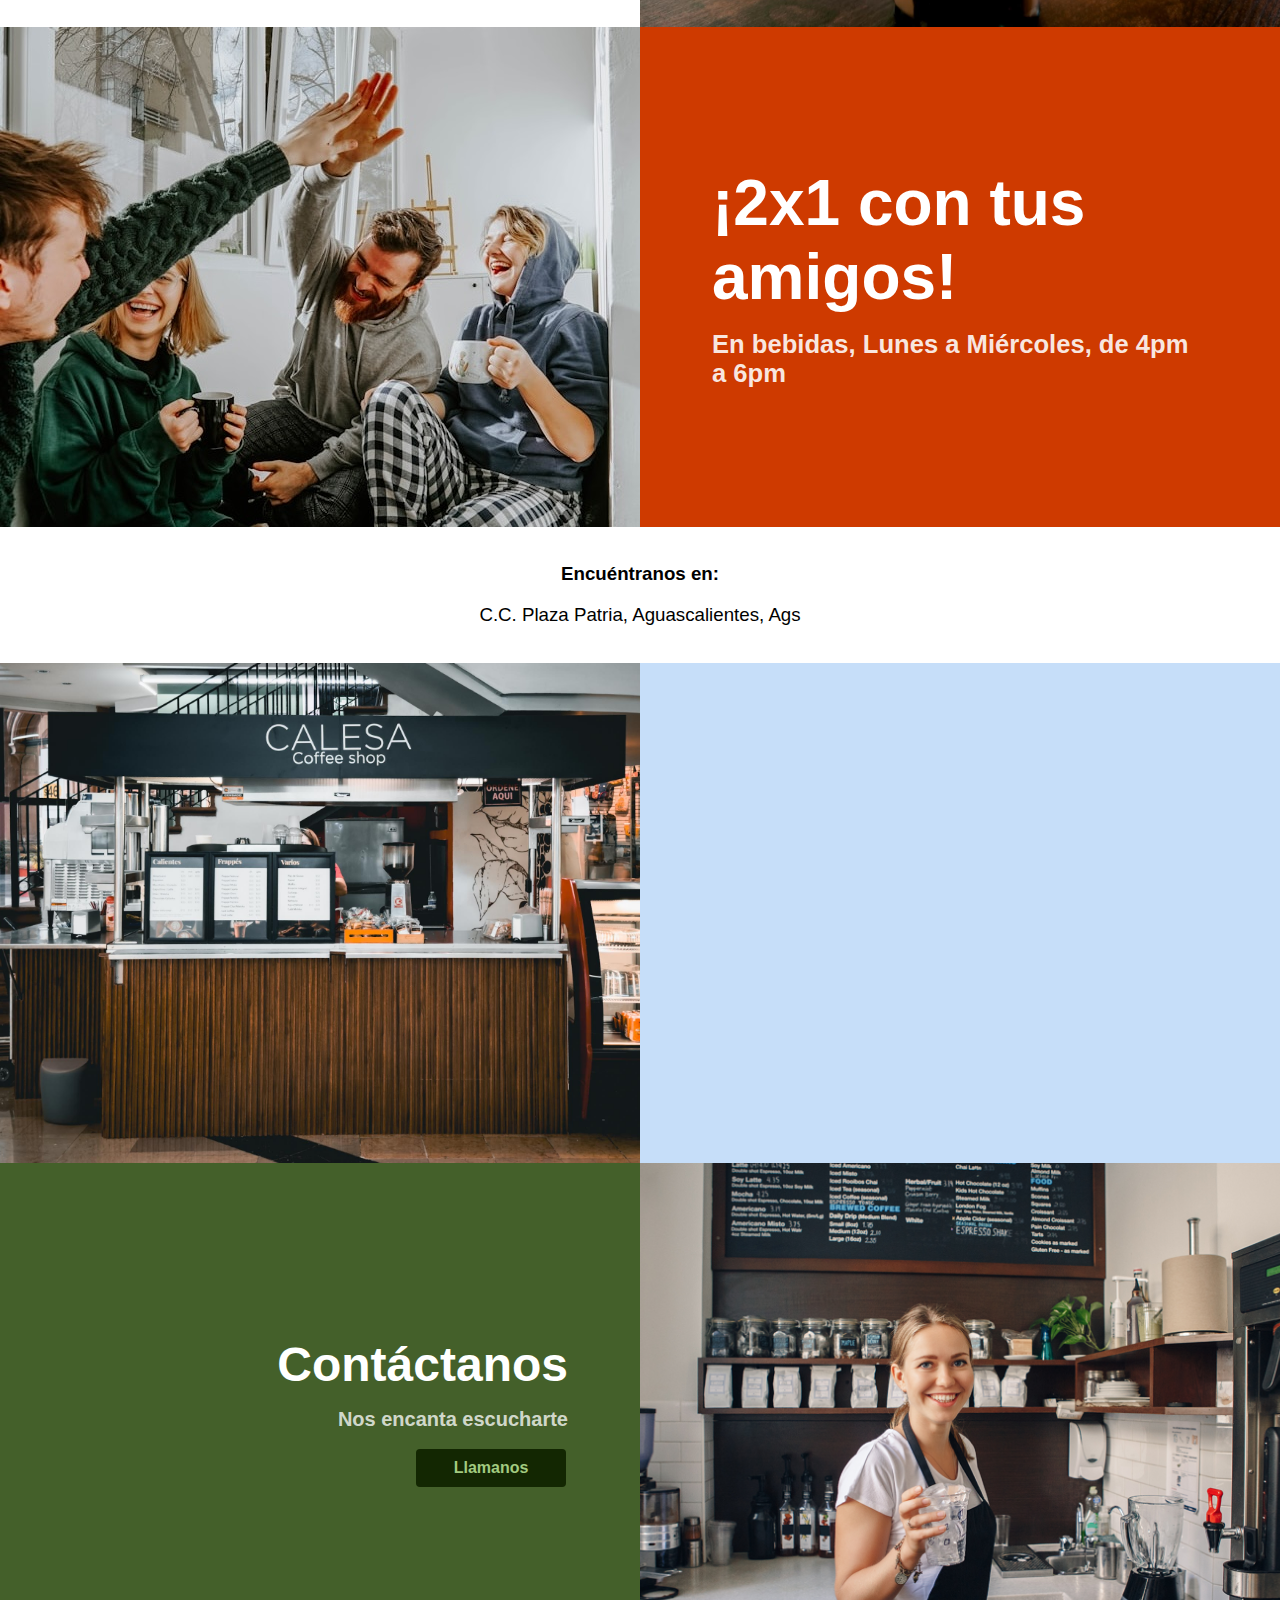
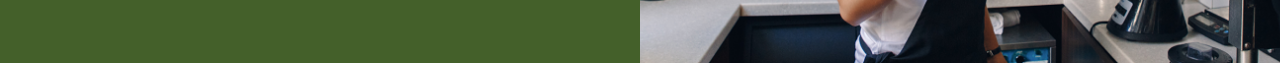
==== commit b5d6dd0c: "logo" ====
--- a/index.html
+++ b/index.html
@@ -1,12 +1,12 @@
 <!DOCTYPE html>
-<html lang="en" style="background-color: white;">
+<html lang="en" style="background-color: rgb(0, 0, 0);">
 <head>
     <meta charset="UTF-8">
     <meta name="viewport" content="width=device-width, initial-scale=1.0">
     <meta name="description" content="Cafe Calesa, la taza de café perfecta en el centro de la ciudad de Aguascalientes. Frappes, bebidas heladas y todo tipo de café, con el mejor servicio.">
     <meta name="keywords" content="Café, Cafe, Cafe Aguascalientes, Cafe calesa, Coffee, Calesa, Aguascalientes, Ags, México, Centro, Coffee shop, Pasteles, Postres, Galletas, Bebidas, Plaza Patria, Mesas, Restaurant, Centro Comercial, cafeteria">
     <link rel="stylesheet" href="main.css">
-
+    <meta name="apple-mobile-web-app-status-bar-style" content="black"> 
     <script type="module" src="header.js"></script>
     <link rel="stylesheet" href="header.css">
     <link rel="icon" type="image/x-icon" href="favicon.ico">
@@ -23,7 +23,7 @@
     <script type="module" src="carousel.js"></script>
     <title>Café Calesa - Aguascalientes Centro</title>'
 </head>' 
-<body style="background-color: white;">
+<body style="background-color: rgb(0, 0, 0);">
     <div id="header-banner" style="position: fixed;
     top: 0;
     left: 0;
@@ -42,7 +42,7 @@
     </div>
 
     <div id="top-of-page" style="height: 0px;"></div>
-    <div id="header-banner" style="height: 60px; background-color: transparent;">  
+    <div id="header-banner" style="height: 60px; background-color: black;">  
     </div>
 
     <div id="concept" class="marquee-modal" style="background-color: #0c0c0c">
@@ -62,15 +62,13 @@
         </div> 
     </div>
 
- 
-
     <div id="quote" style="width: 100%; height: auto; text-align: center; padding: 0px; padding-top: 0px; padding-bottom: 4px; display: flex; align-items: center; justify-content: center; box-shadow: 0px 2px 8px 2px rgba(0, 0, 0, 0.3);">
         <div style="width: 90%;">
             <h2 style="font-size: clamp(1vw, -0.8rem + 8.333vw, 1rem); font-style: italic;">Pide tu tarjeta de recompensas, cada 5 visitas llévate una bebida ¡GRATIS!</h2>
         </div>
     </div>
 
-    <br>
+
 
     <div id="menu" class="marquee-modal" style="background-color: #ffffff;">
 
@@ -105,8 +103,6 @@
         </div>
     </div>
 
-   
-    <br>
     <div id="promos" class="marquee-modal" style="background-color: #ce3a00">
 
         <div class="marquee-image">
@@ -122,7 +118,7 @@
         </div>
     </div>
     
-    <br>
+    
     <div style="text-align: center; background-color: white;" id="encuentranos">
         <br>
         <h3>Encuéntranos en:</h2>
@@ -141,7 +137,7 @@
 
         
     </div>
-<br>
+
     <div id="contact" class="marquee-modal" style="background-color: #44602a;">
 
         
--- a/header.css
+++ b/header.css
@@ -40,10 +40,10 @@
 }
 
 .header-logo{
-    margin: 10px;
+    margin: 20px;
     margin-top: 20px;
     margin-left: 20px;
-    height: 8vw;
+    height: 12vw;
     max-height: 50px;
 }
 
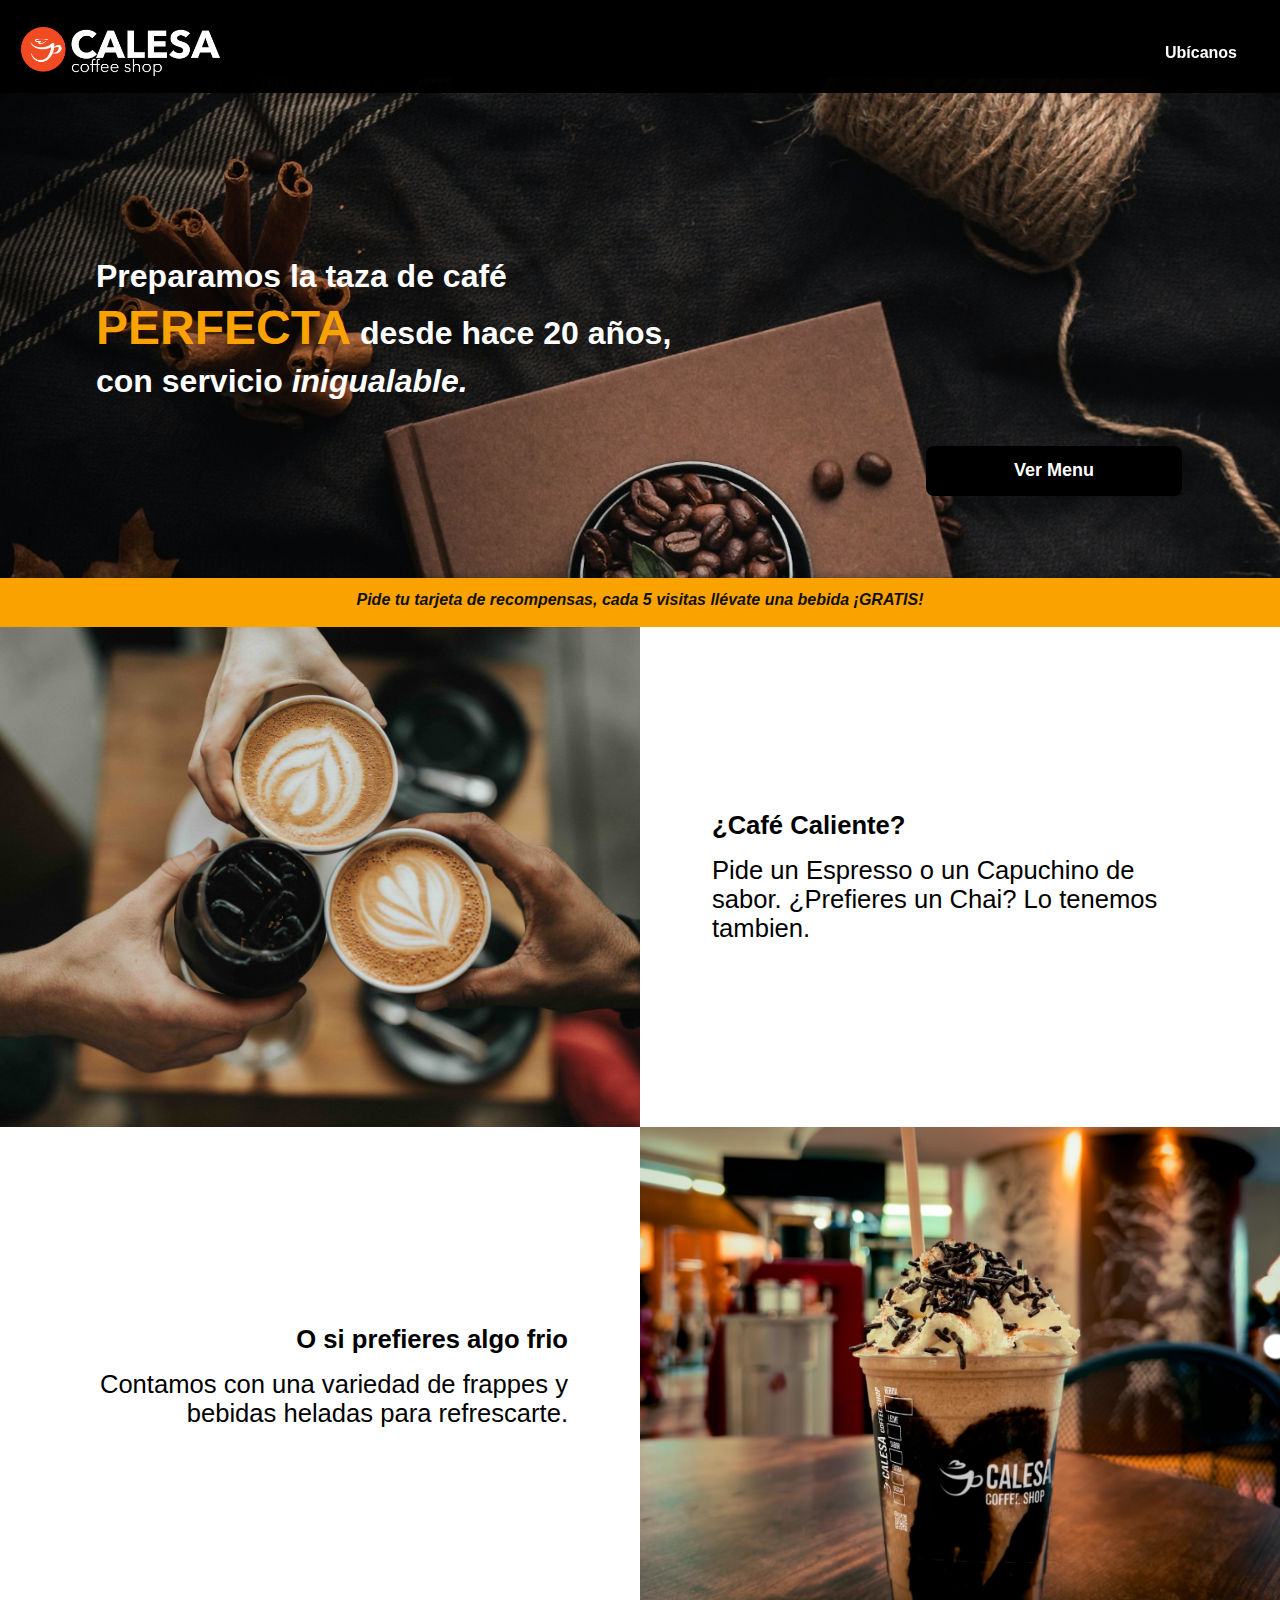
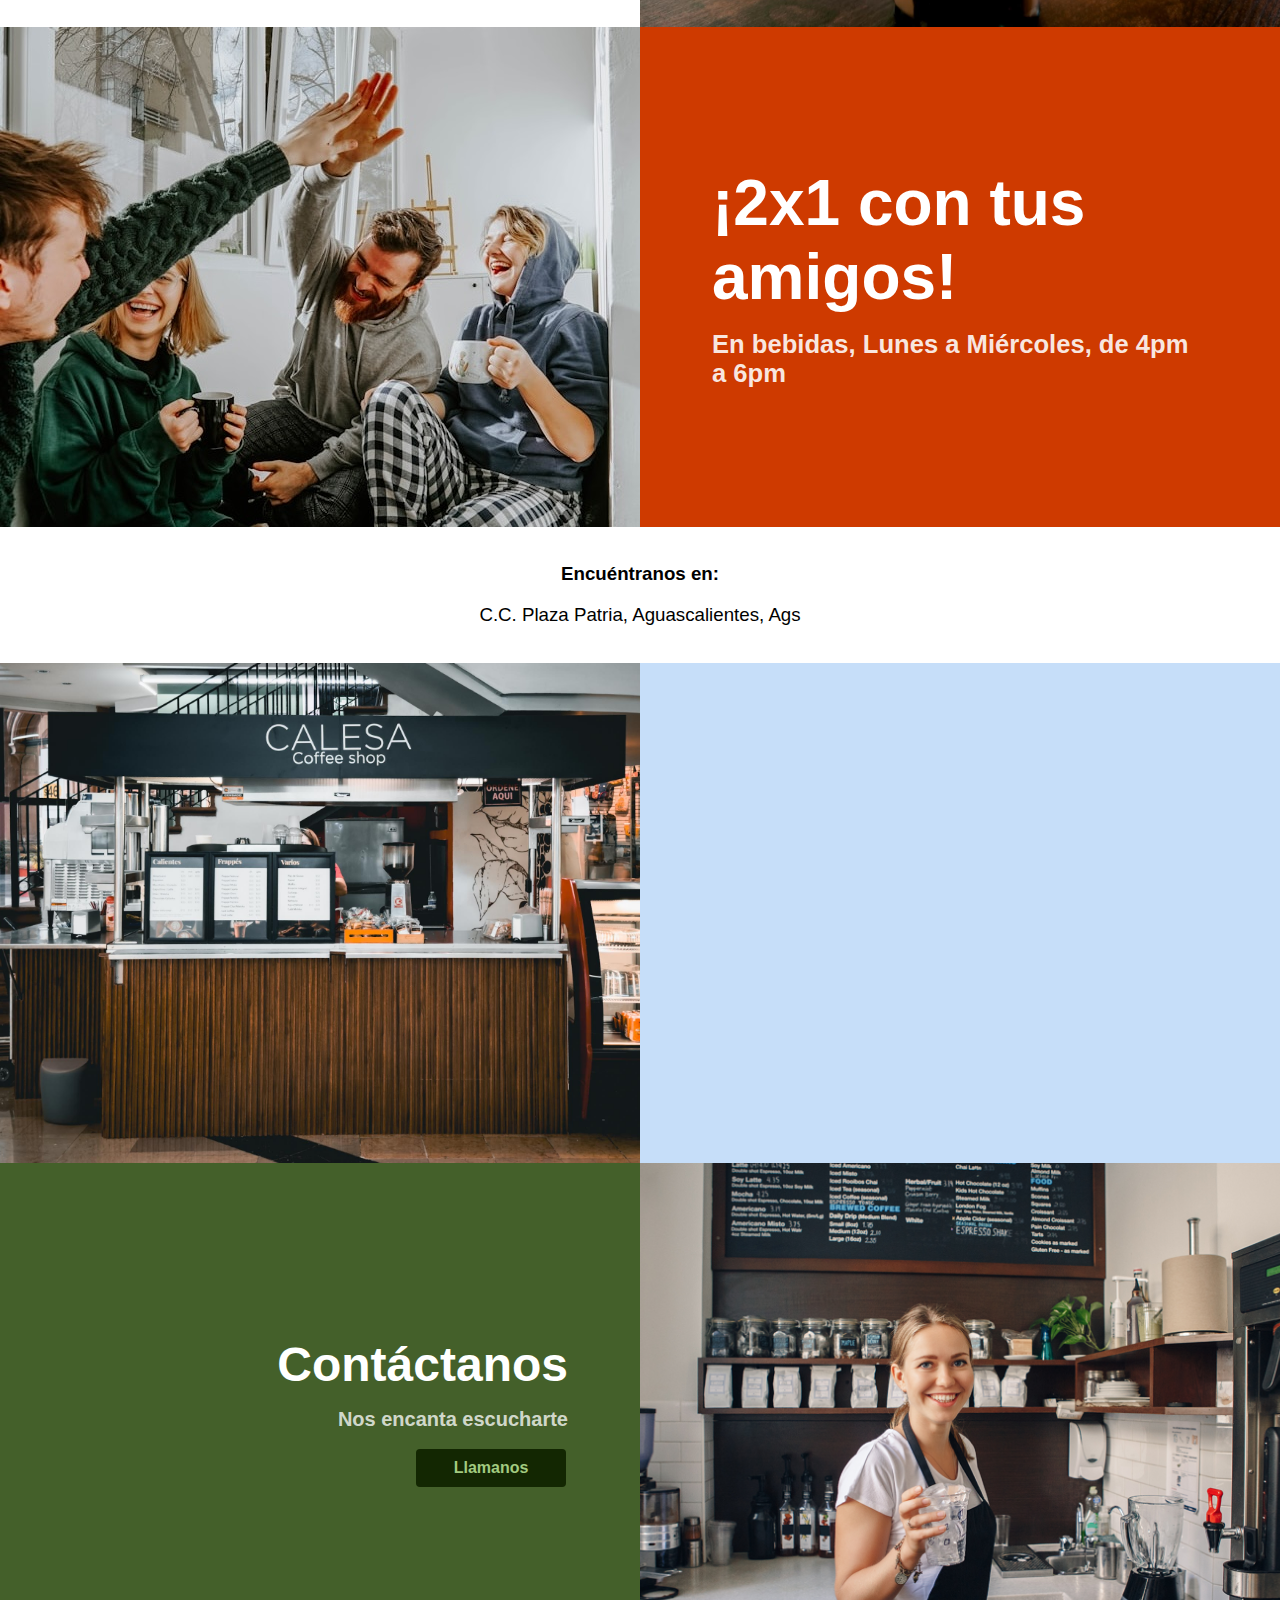
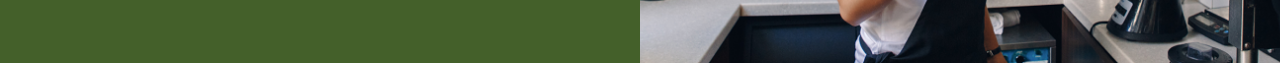
==== commit e2da9dd9: "asdasd" ====
--- a/index.html
+++ b/index.html
@@ -45,10 +45,9 @@
     <div id="header-banner" style="height: 60px; background-color: black;">  
     </div>
 
-    <div id="concept" class="marquee-modal" style="background-color: #0c0c0c">
         <div class="marquee-text" style="width: 100%; display: flex; text-align: left;  background-image:
-        linear-gradient(to right, #00000000, rgba(0, 0, 0, 0.0)),
-        url('Matcha2.jpg'); background-size: cover;">
+        linear-gradient(to right, #0000006f, rgba(255, 207, 144, 0)),
+        url('marquee.jpg'); background-size: cover;">
             <div style="text-align: right; padding-right: 0vw;">
                 <h4 style="width: 45vw; margin-right: 0vw; color: rgb(255, 255, 255); font-size: clamp(1.5vw, -1rem + 8.333vw, 2rem); font-weight: 600;  font-family:'Poppins', sans-serif;
                 font-optical-sizing: auto;
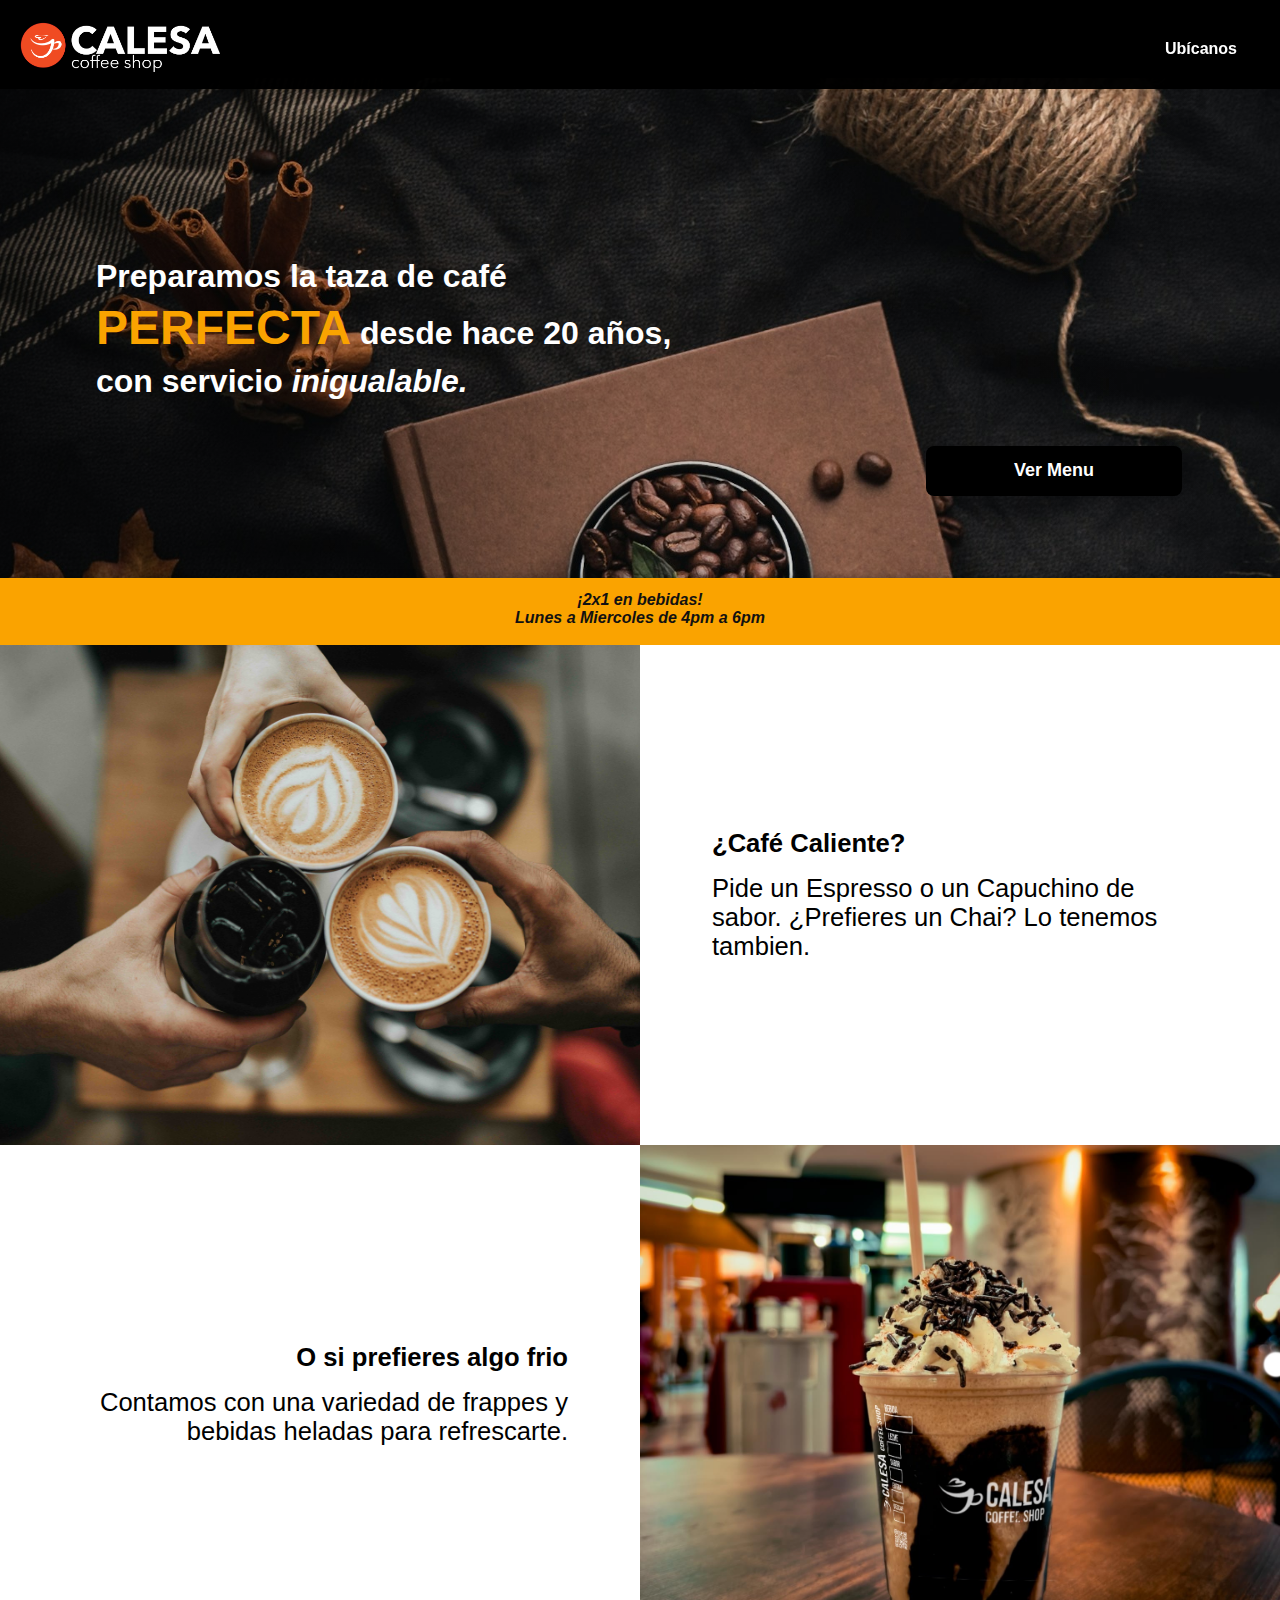
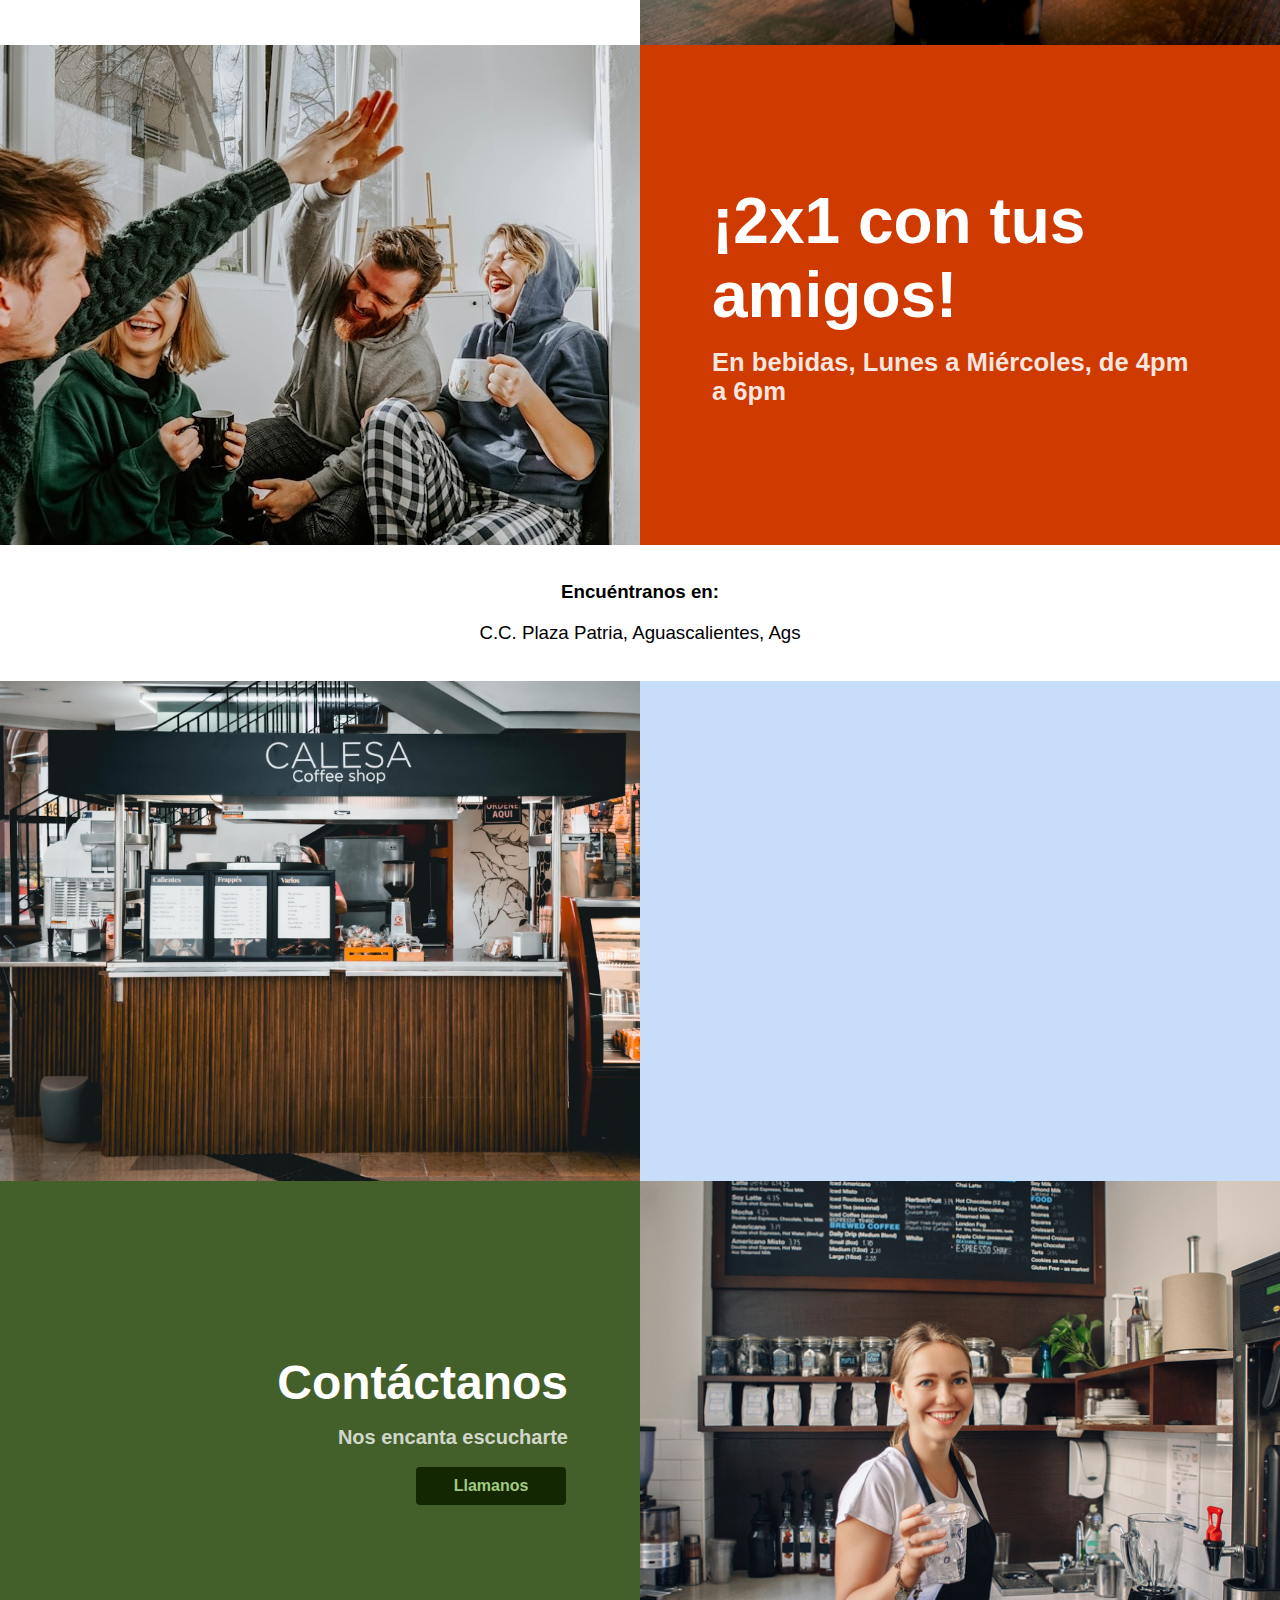
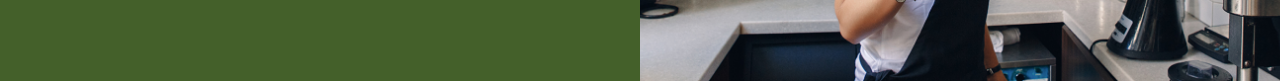
==== commit 1c7a473a: "kjhhgkjhkj" ====
--- a/index.html
+++ b/index.html
@@ -63,7 +63,7 @@
 
     <div id="quote" style="width: 100%; height: auto; text-align: center; padding: 0px; padding-top: 0px; padding-bottom: 4px; display: flex; align-items: center; justify-content: center; box-shadow: 0px 2px 8px 2px rgba(0, 0, 0, 0.3);">
         <div style="width: 90%;">
-            <h2 style="font-size: clamp(1vw, -0.8rem + 8.333vw, 1rem); font-style: italic;">Pide tu tarjeta de recompensas, cada 5 visitas llévate una bebida ¡GRATIS!</h2>
+            <h2 style="font-size: clamp(1vw, -0.8rem + 8.333vw, 1rem); font-style: italic;">¡2x1 en bebidas! <BR> Lunes a Miercoles de 4pm a 6pm</h2>
         </div>
     </div>
 
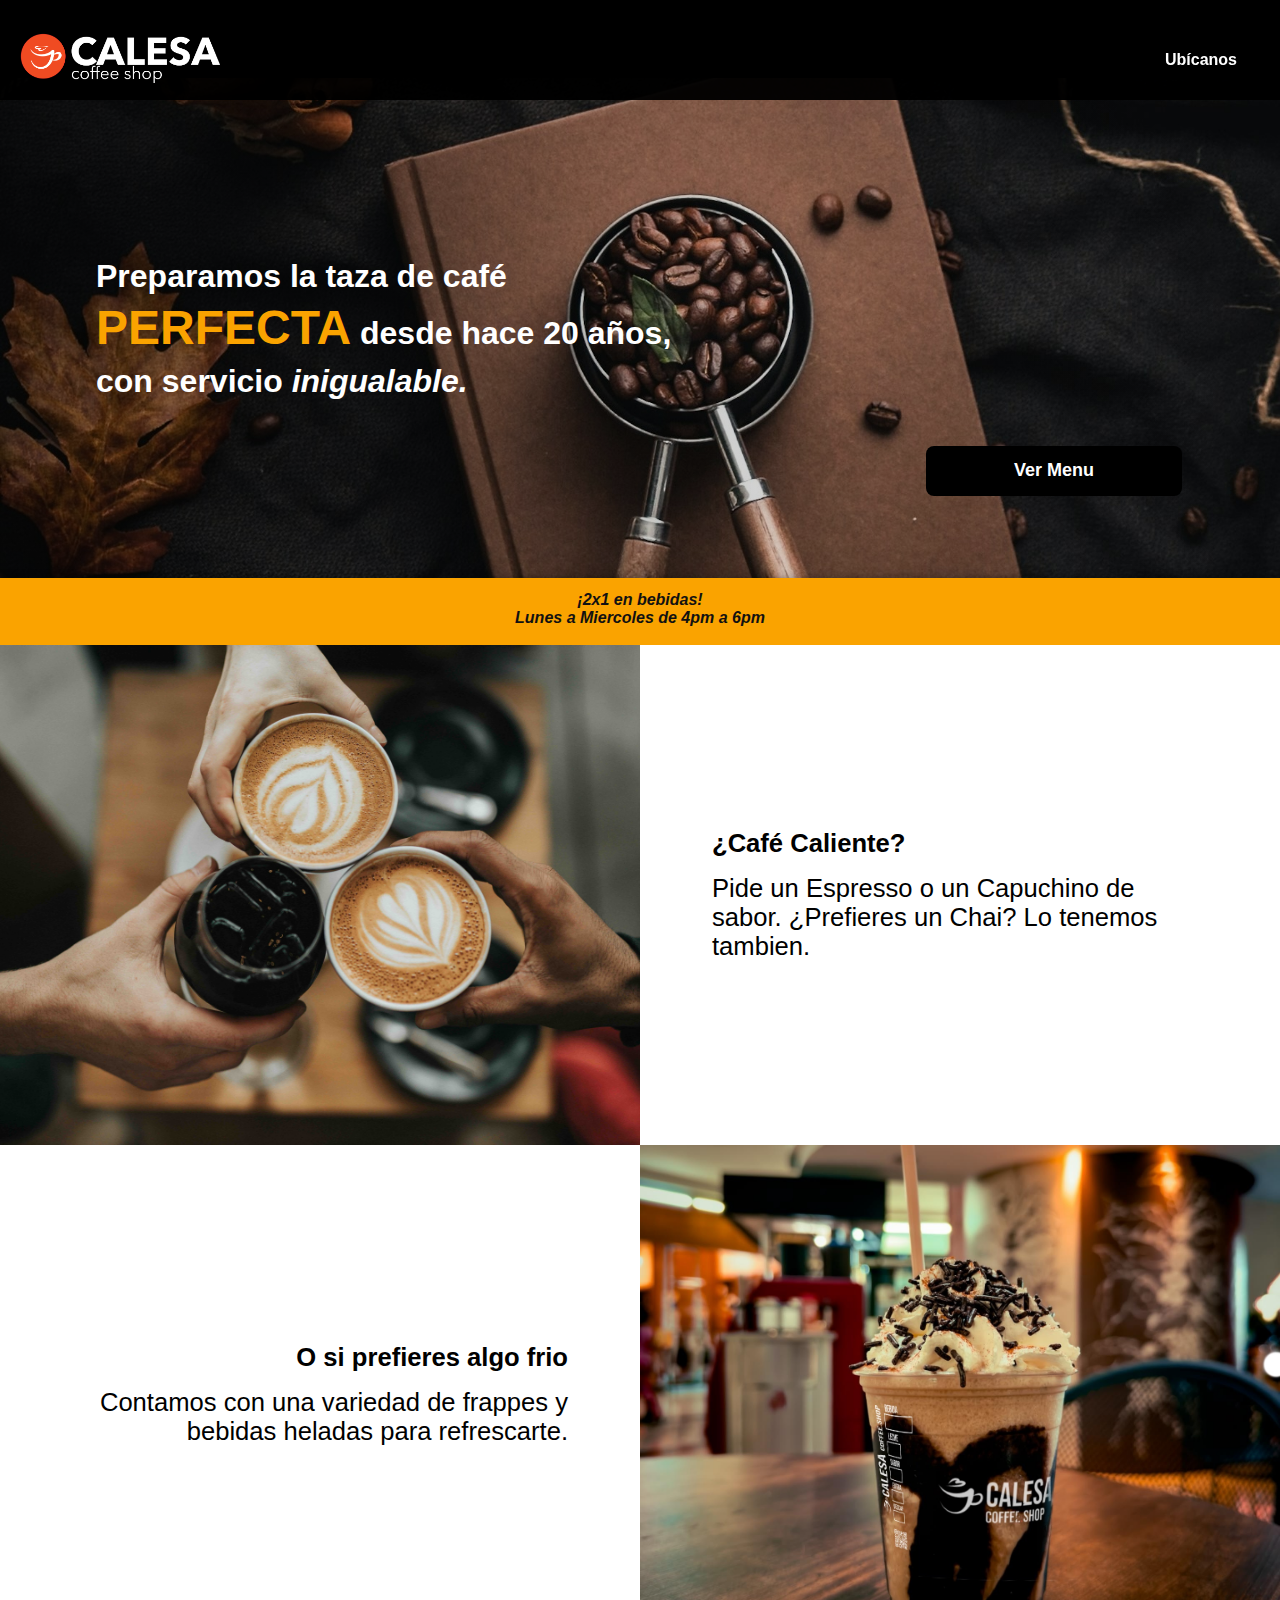
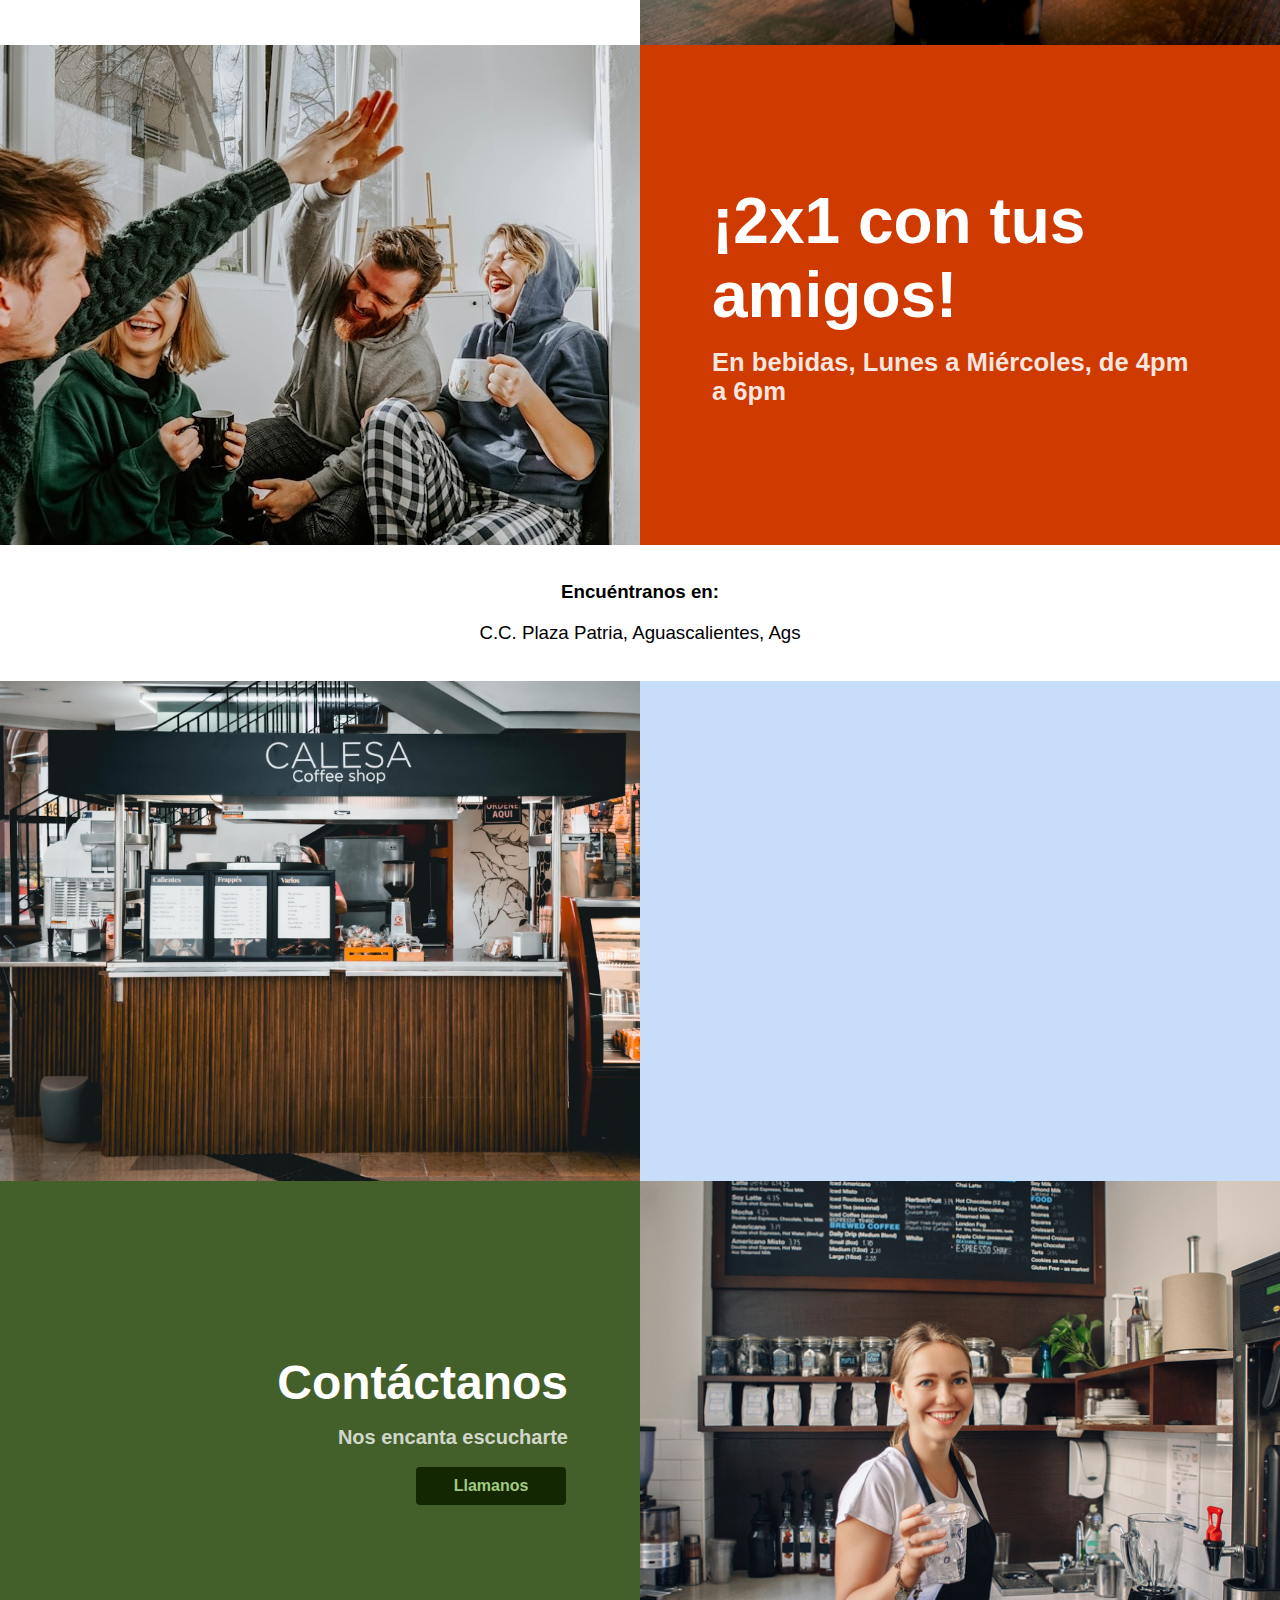
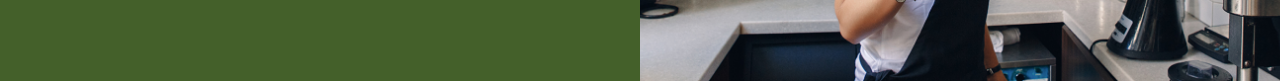
==== commit 6d82f685: "marquee img" ====
--- a/index.html
+++ b/index.html
@@ -42,12 +42,32 @@
     </div>
 
     <div id="top-of-page" style="height: 0px;"></div>
-    <div id="header-banner" style="height: 60px; background-color: black;">  
+    <div id="header-banner" style="height: 60px; background-color: black;"> 
+    <style>
+        .main{
+            width: 100%; 
+            display: flex; 
+            text-align: left;  
+            background-image:   linear-gradient(to right, #0000006f,
+                                rgba(255, 207, 144, 0)),
+                                url('marquee-desktop.jpg'); background-size: cover;
+        }
+
+        @media (max-width: 600px) {
+            .main{
+            width: 100%; 
+            display: flex; 
+            text-align: left;  
+            background-image:   linear-gradient(to right, #0000006f,
+                                rgba(255, 207, 144, 0)),
+                                url('marquee.jpg'); background-size: cover;
+        }
+        }
+
+    </style> 
     </div>
 
-        <div class="marquee-text" style="width: 100%; display: flex; text-align: left;  background-image:
-        linear-gradient(to right, #0000006f, rgba(255, 207, 144, 0)),
-        url('marquee.jpg'); background-size: cover;">
+        <div class="marquee-text main">
             <div style="text-align: right; padding-right: 0vw;">
                 <h4 style="width: 45vw; margin-right: 0vw; color: rgb(255, 255, 255); font-size: clamp(1.5vw, -1rem + 8.333vw, 2rem); font-weight: 600;  font-family:'Poppins', sans-serif;
                 font-optical-sizing: auto;
